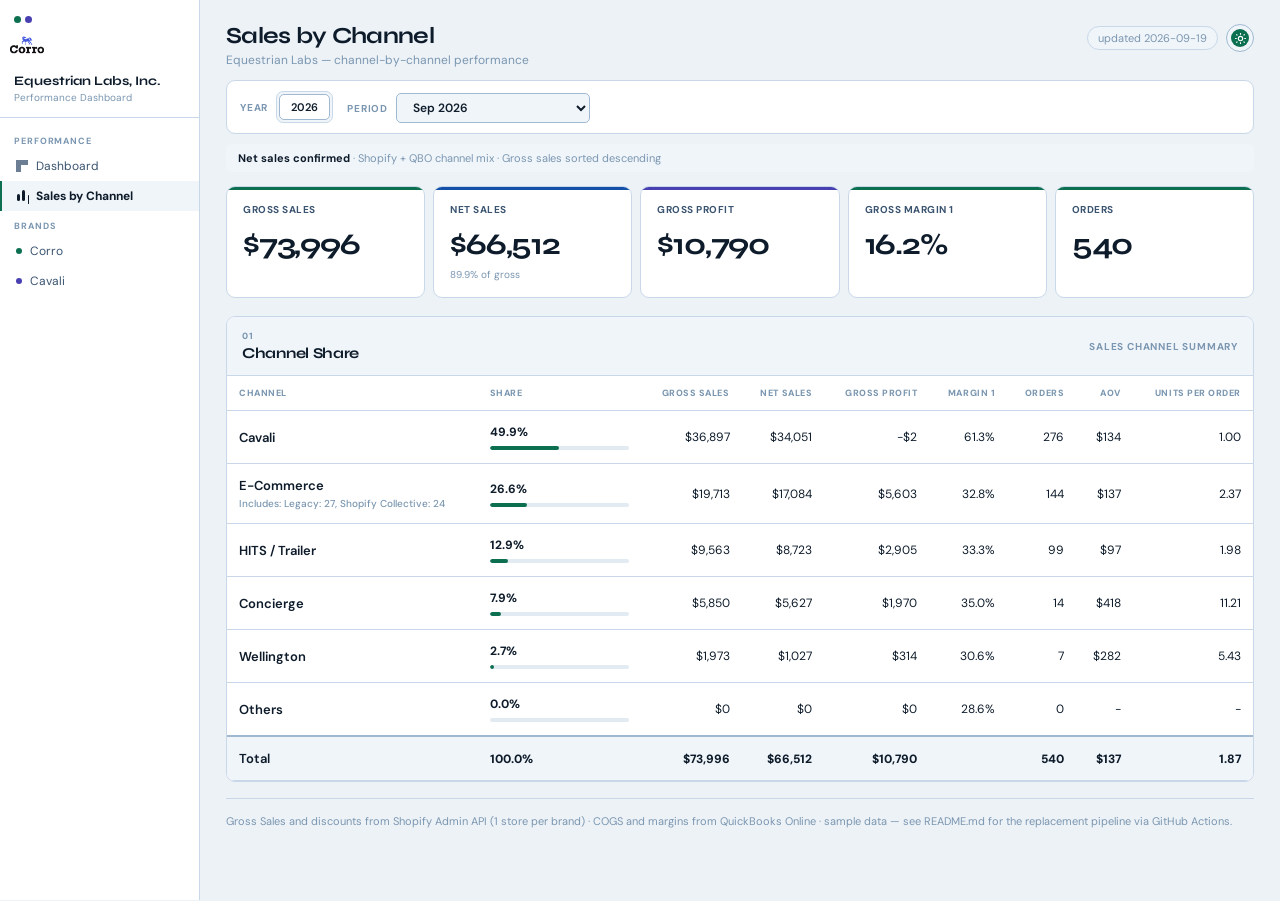
==== index.html @ 89a009aa "Add files via upload" ====
﻿<!DOCTYPE html>
<html lang="en">
<head>
<meta charset="UTF-8">
<meta name="viewport" content="width=device-width, initial-scale=1.0">
<title>Sales by Channel — Equestrian Labs</title>
<link rel="icon" type="image/png" href="corro_logo.png">
<link rel="preconnect" href="https://fonts.googleapis.com">
<link href="https://fonts.googleapis.com/css2?family=Syne:wght@500;600;700&family=DM+Sans:opsz,wght@9..40,400;9..40,500;9..40,600&display=swap" rel="stylesheet">
<link rel="stylesheet" href="styles.css?v=10">
</head>
<body data-theme="light">
<div class="app-shell">
  <aside class="sidebar">
    <div class="sb-top">
      <div class="sb-dots"><span></span><span></span></div>
      <img class="sb-logo" src="corro_logo.png" alt="Corro">
      <div class="sb-name">Equestrian Labs, Inc.</div>
      <div class="sb-sub">Performance Dashboard</div>
    </div>
    <nav class="sb-nav" aria-label="Report navigation">
      <div class="sb-sec">Performance</div>
      <a class="sb-item" href="https://equestrian-labs-dashboard.pages.dev/dashboard?brand=corro&skipMenu=1">
        <span class="grid-icon"></span> Dashboard
      </a>
      <a class="sb-item on" href="#">
        <span class="bar-icon"></span> Sales by Channel
      </a>
      <div class="sb-sec">Brands</div>
      <div class="sb-item brand-row"><span class="dot corro"></span> Corro</div>
      <div class="sb-item brand-row"><span class="dot cavali"></span> Cavali</div>
    </nav>
  </aside>

  <main class="wrap">

  <header class="masthead">
    <div class="brand-lockup">
      <div>
        <h1>Sales by Channel</h1>
        <p class="sub" id="brandSubtitle">Equestrian Labs — channel-by-channel performance</p>
      </div>
    </div>
    <div class="masthead-right">
      <div class="updated" id="updatedLabel">updated —</div>
      <button class="toggle" id="themeToggle" aria-label="Switch between light and dark mode" aria-pressed="false">
        <span class="knob" id="themeKnob"></span>
      </button>
    </div>
  </header>

  <div class="controls panel-control">
    <div class="filter-bar">
      <div class="control-group">
        <span class="control-label">Year</span>
        <div id="yearButtons" class="btn-group"></div>
      </div>
      <div class="control-group">
        <span class="control-label">Period</span>
        <select id="monthSelect" class="month-select"></select>
      </div>
    </div>
  </div>

  <div class="info-strip"><span>Net sales confirmed</span> · Shopify + QBO channel mix · Gross sales sorted descending</div>

  <section class="kpis" id="kpiRow"></section>

  <section class="data-panel">
    <div class="table-head-row">
      <div>
        <div class="sec-kicker">01</div>
        <h2>Channel Share</h2>
      </div>
      <div class="panel-meta">Sales Channel Summary</div>
    </div>
    <div class="table-wrap">
      <table>
        <thead>
          <tr>
            <th>Channel</th>
            <th class="share-cell">Share</th>
            <th>Gross Sales</th>
            <th>Net Sales</th>
            <th>Gross Profit</th>
            <th>Margin 1</th>
            <th>Orders</th>
            <th>AOV</th>
            <th>Units per Order</th>
          </tr>
        </thead>
        <tbody id="tableBody"></tbody>
        <tfoot id="tableFoot"></tfoot>
      </table>
    </div>
  </section>

  <footer class="source-note">
    Gross Sales and discounts from Shopify Admin API (1 store per brand) · COGS and margins from QuickBooks Online ·
    sample data — see README.md for the replacement pipeline via GitHub Actions.
  </footer>

</main>
</div>

<script src="app.js?v=5"></script>
</body>
</html>
---- styles.css ----
:root,
[data-theme="light"] {
  --bg:#EDF2F7; --sf:#FFFFFF; --sf2:#F0F5FA; --sf3:#E2EAF2;
  --bd:#C8D8E8; --bd2:#A0B8D0;
  --tx:#0D1B2A; --tx2:#3A5470; --tx3:#7A96B0;
  --gr:#0C7050; --gr-bg:#D2F0E4; --gr-bd:rgba(12,112,80,.2);
  --rd:#B83020; --rd-bg:#FAE0DC; --gd:#8B6914;
  --pu:#4840B0; --bl:#1450A8; --navy:#1C3F6E;
  color-scheme: light;
}
[data-theme="dark"] {
  --bg:#0D1B2A; --sf:#0F2236; --sf2:#162E48; --sf3:#1C3A58;
  --bd:#1E3A5F; --bd2:#2A5080;
  --tx:#F0F6FF; --tx2:#A8C0D8; --tx3:#5A7A98;
  --gr:#2EE896; --gr-bg:#0A3020; --gr-bd:rgba(46,232,150,.22);
  --rd:#F06868; --rd-bg:#3C1010; --gd:#D8B054;
  --pu:#A090FF; --bl:#72AEFF; --navy:#1C3F6E;
  color-scheme: dark;
}
*{box-sizing:border-box} html,body{margin:0;padding:0;min-height:100%}
body{background:var(--bg);color:var(--tx);font-family:"DM Sans",system-ui,sans-serif;transition:background .2s,color .2s}
.app-shell{display:flex;min-height:100vh;width:100%}
.sidebar{width:200px;background:var(--sf);border-right:1px solid var(--bd);position:sticky;top:0;height:100vh;flex:0 0 auto;overflow:hidden}
.sb-top{padding:16px 14px 13px;border-bottom:1px solid var(--bd)}
.sb-dots{display:flex;gap:4px;margin-bottom:8px}.sb-dots span{width:7px;height:7px;border-radius:50%;display:block}.sb-dots span:first-child{background:var(--gr)}.sb-dots span:last-child{background:var(--pu)}
.sb-logo{width:50px;height:34px;object-fit:contain;object-position:left center;display:block;margin:2px 0 8px -4px}
.sb-name{font-family:"Syne",system-ui,sans-serif;font-size:13px;font-weight:700;color:var(--tx)}.sb-sub{font-size:10px;color:var(--tx3);margin-top:2px}.sb-nav{padding:8px 0}.sb-sec{padding:9px 14px 4px;font-size:9px;font-weight:700;color:var(--tx3);letter-spacing:.1em;text-transform:uppercase}
.sb-item{display:flex;align-items:center;gap:8px;padding:7px 14px;font-size:12px;color:var(--tx2);text-decoration:none;border-left:2px solid transparent}.sb-item:hover,.sb-item.on{background:var(--sf2);color:var(--tx)}.sb-item.on{border-left-color:var(--gr);font-weight:700}.brand-row{cursor:default}.dot{width:6px;height:6px;border-radius:50%;display:inline-block}.dot.corro{background:var(--gr)}.dot.cavali{background:var(--pu)}
.grid-icon,.bar-icon{width:12px;height:12px;display:inline-block;position:relative}.grid-icon{background:linear-gradient(90deg,currentColor 45%,transparent 45%),linear-gradient(currentColor 45%,transparent 45%);opacity:.75}.bar-icon:before,.bar-icon:after{content:"";position:absolute;bottom:1px;width:3px;background:currentColor;border-radius:2px}.bar-icon:before{left:1px;height:7px}.bar-icon:after{left:6px;height:11px;box-shadow:5px 4px 0 -1px currentColor}
.wrap{flex:1;min-width:0;padding:24px 26px 70px;max-width:none;margin:0}.masthead{display:flex;align-items:flex-start;justify-content:space-between;gap:16px;margin-bottom:12px}.masthead h1{font-family:"Syne",system-ui,sans-serif;font-size:23px;line-height:1.05;margin:0 0 4px;font-weight:700;letter-spacing:-.03em}.masthead .sub{font-size:12px;color:var(--tx3);margin:0}.masthead-right{display:flex;align-items:center;gap:8px}.updated{font-size:11px;color:var(--tx3);background:var(--sf2);border:1px solid var(--bd);border-radius:20px;padding:4px 10px;white-space:nowrap}
.toggle{position:relative;width:28px;height:28px;border-radius:50%;border:1px solid var(--bd2);background:var(--sf2);cursor:pointer;padding:0}.toggle .knob{position:absolute;inset:4px;border-radius:50%;background:var(--gr);display:grid;place-items:center;transition:background .2s}.toggle .knob svg{width:13px;height:13px;stroke:#fff;fill:none;stroke-width:2}[data-theme="dark"] .toggle .knob{transform:none;background:var(--navy)}
.panel-control{background:var(--sf);border:1px solid var(--bd);border-radius:9px;padding:10px 13px;margin:0 0 10px}.filter-bar{display:flex;align-items:end;gap:14px;flex-wrap:wrap}.control-group{display:flex;align-items:center;gap:8px}.control-label{font-size:10px;color:var(--tx3);font-weight:700;text-transform:uppercase;letter-spacing:.08em}.btn-group{display:flex;gap:3px;background:var(--sf2);border:1px solid var(--bd);border-radius:7px;padding:2px}.year-btn{border:1px solid transparent;background:transparent;color:var(--tx2);font-family:"DM Sans",system-ui,sans-serif;font-size:11px;font-weight:600;border-radius:5px;padding:5px 11px;cursor:pointer}.year-btn.active{background:var(--sf);border-color:var(--bd2);color:var(--tx)}.month-select{background:var(--sf2);border:1px solid var(--bd2);border-radius:5px;color:var(--tx);font:600 12px "DM Sans",system-ui,sans-serif;padding:5px 12px;min-width:180px}.info-strip{font-size:11px;color:var(--tx3);background:var(--sf2);border-radius:6px;padding:7px 12px;margin-bottom:14px}.info-strip span{color:var(--tx);font-weight:700}
.kpis{display:grid;grid-template-columns:repeat(auto-fit,minmax(160px,1fr));gap:8px;margin-bottom:18px}.kpi{background:var(--sf);border:1px solid var(--bd);border-radius:9px;padding:16px 16px 15px;position:relative;overflow:hidden;min-height:112px}.kpi:before{content:"";position:absolute;top:0;left:0;right:0;height:3px;background:var(--gr)}.kpi:nth-child(2):before{background:var(--bl)}.kpi:nth-child(3):before{background:var(--pu)}.kpi-label{font-size:10px;color:var(--tx2);font-weight:700;letter-spacing:.05em;text-transform:uppercase;margin-bottom:13px}.kpi-value{font-family:"Syne",system-ui,sans-serif;font-size:30px;font-weight:700;letter-spacing:-.04em;line-height:1}.kpi-sub{font-size:10px;color:var(--tx3);margin-top:9px}
.data-panel{background:var(--sf);border:1px solid var(--bd);border-radius:9px;overflow:hidden}.table-head-row{display:flex;align-items:center;justify-content:space-between;gap:12px;padding:13px 15px;border-bottom:1px solid var(--bd);background:var(--sf2)}.sec-kicker{font-size:9px;font-weight:800;color:var(--tx3);letter-spacing:.12em;text-transform:uppercase}.table-head-row h2{font-family:"Syne",system-ui,sans-serif;font-size:15px;margin:2px 0 0;letter-spacing:-.02em}.panel-meta{font-size:10px;color:var(--tx3);font-weight:700;text-transform:uppercase;letter-spacing:.08em}.table-wrap{overflow:auto}table{width:100%;border-collapse:collapse;min-width:900px;font-size:12px}th{font-size:9px;color:var(--tx3);font-weight:800;text-transform:uppercase;letter-spacing:.06em;padding:11px 12px;text-align:right;border-bottom:1px solid var(--bd);white-space:nowrap}th:first-child,th:nth-child(2){text-align:left}td{padding:13px 12px;border-bottom:1px solid var(--bd);text-align:right;white-space:nowrap;color:var(--tx)}td:first-child{text-align:left;font-size:13px;font-weight:600}tbody tr:hover td{background:var(--sf2)}tfoot td{font-weight:800;border-top:2px solid var(--bd2);background:var(--sf2)}.share-cell{text-align:left!important;min-width:150px}.share-pct{font-weight:700}.share-bar-track{height:4px;background:var(--sf3);border-radius:2px;margin-top:6px;overflow:hidden}.share-bar-fill{height:100%;background:var(--gr);border-radius:2px}.channel-note{display:block;font-size:10px;font-weight:500;color:var(--tx3);margin-top:3px;white-space:normal}.source-note{margin-top:16px;padding-top:14px;border-top:1px solid var(--bd);font-size:11px;color:var(--tx3);line-height:1.6}
@media(max-width:900px){.app-shell{display:block}.sidebar{position:relative;width:auto;height:auto;border-right:0;border-bottom:1px solid var(--bd)}.sb-nav{display:flex;overflow:auto}.sb-sec{display:none}.sb-item{white-space:nowrap}.wrap{padding:18px 14px 54px}.masthead{align-items:center}.kpis{grid-template-columns:repeat(2,1fr)}}
@media(max-width:560px){.kpis{grid-template-columns:1fr}.control-group{align-items:flex-start;flex-direction:column}.month-select{min-width:0;width:100%}.filter-bar{width:100%}.panel-control{padding:10px}.masthead{display:block}.masthead-right{margin-top:10px}}
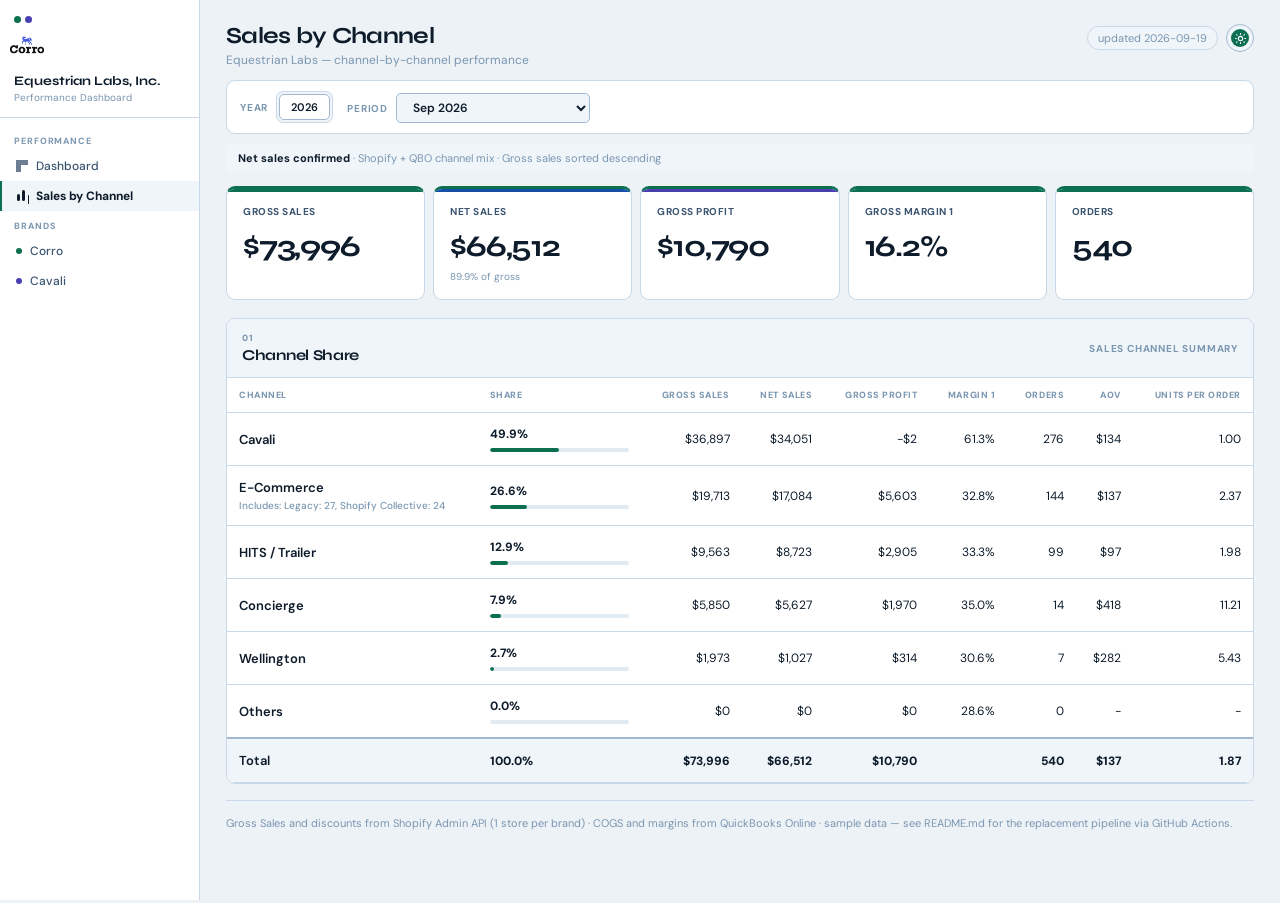
==== commit 8303bab9: "Add files via upload" ====
--- a/index.html
+++ b/index.html
@@ -7,14 +7,31 @@
 <link rel="icon" type="image/png" href="corro_logo.png">
 <link rel="preconnect" href="https://fonts.googleapis.com">
 <link href="https://fonts.googleapis.com/css2?family=Syne:wght@500;600;700&family=DM+Sans:opsz,wght@9..40,400;9..40,500;9..40,600&display=swap" rel="stylesheet">
-<link rel="stylesheet" href="styles.css?v=10">
+<link rel="stylesheet" href="styles.css?v=12">
+<style>
+  /* Critical shell styles kept inline so cached CSS can never blow up the logo/layout. */
+  .app-shell{display:flex;min-height:100vh;width:100%}
+  .sidebar{width:200px;background:#fff;border-right:1px solid #c8d8e8;position:sticky;top:0;height:100vh;flex:0 0 auto;overflow:hidden}
+  .sb-top{padding:16px 14px 13px;border-bottom:1px solid #c8d8e8}
+  .sb-logo{width:50px!important;height:34px!important;max-width:50px!important;max-height:34px!important;object-fit:contain;object-position:left center;display:block;margin:2px 0 8px -4px}
+  .sb-dots{display:flex;gap:4px;margin-bottom:8px}.sb-dots span{width:7px;height:7px;border-radius:50%;display:block}.sb-dots span:first-child{background:#0c7050}.sb-dots span:last-child{background:#4840b0}
+  .sb-name{font:700 13px Syne,system-ui,sans-serif;color:#0d1b2a}.sb-sub{font:400 10px "DM Sans",system-ui,sans-serif;color:#7a96b0;margin-top:2px}
+  .sb-nav{padding:8px 0}.sb-sec{padding:9px 14px 4px;font:700 9px "DM Sans",system-ui,sans-serif;color:#7a96b0;letter-spacing:.1em;text-transform:uppercase}
+  .sb-item{display:flex;align-items:center;gap:8px;padding:7px 14px;font:500 12px "DM Sans",system-ui,sans-serif;color:#3a5470;text-decoration:none;border-left:2px solid transparent}.sb-item.on{background:#f0f5fa;color:#0d1b2a;border-left-color:#0c7050;font-weight:700}
+  .wrap{flex:1;min-width:0;padding:24px 26px 70px;max-width:none;margin:0}
+  .masthead{display:flex;align-items:flex-start;justify-content:space-between;gap:16px;margin-bottom:12px}.masthead h1{font:700 23px/1.05 Syne,system-ui,sans-serif;letter-spacing:-.03em;margin:0 0 4px}.masthead .sub{font:400 12px "DM Sans",system-ui,sans-serif;color:#7a96b0;margin:0}
+  .panel-control,.data-panel{background:#fff;border:1px solid #c8d8e8;border-radius:9px}.panel-control{padding:10px 13px;margin:0 0 10px}.info-strip{font:400 11px "DM Sans",system-ui,sans-serif;color:#7a96b0;background:#f0f5fa;border-radius:6px;padding:7px 12px;margin-bottom:14px}
+  .kpis{display:grid;grid-template-columns:repeat(auto-fit,minmax(160px,1fr));gap:8px;margin-bottom:18px}.kpi{background:#fff;border:1px solid #c8d8e8;border-radius:9px;border-top:3px solid #0c7050;padding:16px;min-height:112px}.kpi-value{font:700 30px/1 Syne,system-ui,sans-serif;letter-spacing:-.04em}
+  .table-wrap{overflow:auto}table{width:100%;border-collapse:collapse;min-width:900px}
+  @media(max-width:900px){.app-shell{display:block}.sidebar{position:relative;width:auto;height:auto;border-right:0;border-bottom:1px solid #c8d8e8}.wrap{padding:18px 14px 54px}}
+</style>
 </head>
 <body data-theme="light">
 <div class="app-shell">
   <aside class="sidebar">
     <div class="sb-top">
       <div class="sb-dots"><span></span><span></span></div>
-      <img class="sb-logo" src="corro_logo.png" alt="Corro">
+      <img class="sb-logo" src="corro_logo.png" alt="Corro" width="50" height="34" style="width:50px;height:34px;max-width:50px;max-height:34px;object-fit:contain;object-position:left center;display:block;margin:2px 0 8px -4px">
       <div class="sb-name">Equestrian Labs, Inc.</div>
       <div class="sb-sub">Performance Dashboard</div>
     </div>
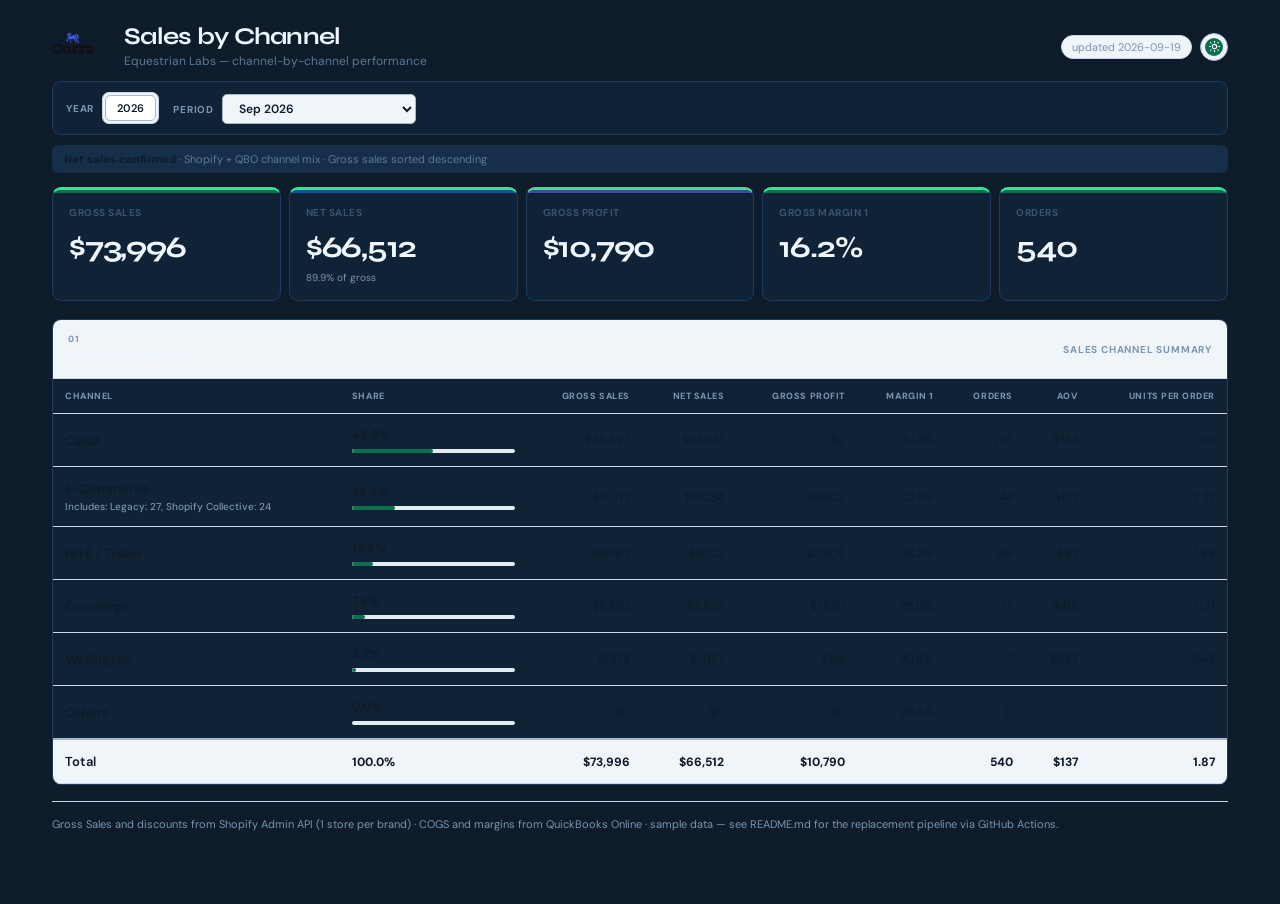
==== commit d15adb43: "Add files via upload" ====
--- a/index.html
+++ b/index.html
@@ -1,4 +1,4 @@
-﻿<!DOCTYPE html>
+<!DOCTYPE html>
 <html lang="en">
 <head>
 <meta charset="UTF-8">
@@ -9,50 +9,25 @@
 <link href="https://fonts.googleapis.com/css2?family=Syne:wght@500;600;700&family=DM+Sans:opsz,wght@9..40,400;9..40,500;9..40,600&display=swap" rel="stylesheet">
 <link rel="stylesheet" href="styles.css?v=12">
 <style>
-  /* Critical shell styles kept inline so cached CSS can never blow up the logo/layout. */
-  .app-shell{display:flex;min-height:100vh;width:100%}
-  .sidebar{width:200px;background:#fff;border-right:1px solid #c8d8e8;position:sticky;top:0;height:100vh;flex:0 0 auto;overflow:hidden}
-  .sb-top{padding:16px 14px 13px;border-bottom:1px solid #c8d8e8}
-  .sb-logo{width:50px!important;height:34px!important;max-width:50px!important;max-height:34px!important;object-fit:contain;object-position:left center;display:block;margin:2px 0 8px -4px}
-  .sb-dots{display:flex;gap:4px;margin-bottom:8px}.sb-dots span{width:7px;height:7px;border-radius:50%;display:block}.sb-dots span:first-child{background:#0c7050}.sb-dots span:last-child{background:#4840b0}
-  .sb-name{font:700 13px Syne,system-ui,sans-serif;color:#0d1b2a}.sb-sub{font:400 10px "DM Sans",system-ui,sans-serif;color:#7a96b0;margin-top:2px}
-  .sb-nav{padding:8px 0}.sb-sec{padding:9px 14px 4px;font:700 9px "DM Sans",system-ui,sans-serif;color:#7a96b0;letter-spacing:.1em;text-transform:uppercase}
-  .sb-item{display:flex;align-items:center;gap:8px;padding:7px 14px;font:500 12px "DM Sans",system-ui,sans-serif;color:#3a5470;text-decoration:none;border-left:2px solid transparent}.sb-item.on{background:#f0f5fa;color:#0d1b2a;border-left-color:#0c7050;font-weight:700}
-  .wrap{flex:1;min-width:0;padding:24px 26px 70px;max-width:none;margin:0}
-  .masthead{display:flex;align-items:flex-start;justify-content:space-between;gap:16px;margin-bottom:12px}.masthead h1{font:700 23px/1.05 Syne,system-ui,sans-serif;letter-spacing:-.03em;margin:0 0 4px}.masthead .sub{font:400 12px "DM Sans",system-ui,sans-serif;color:#7a96b0;margin:0}
-  .panel-control,.data-panel{background:#fff;border:1px solid #c8d8e8;border-radius:9px}.panel-control{padding:10px 13px;margin:0 0 10px}.info-strip{font:400 11px "DM Sans",system-ui,sans-serif;color:#7a96b0;background:#f0f5fa;border-radius:6px;padding:7px 12px;margin-bottom:14px}
-  .kpis{display:grid;grid-template-columns:repeat(auto-fit,minmax(160px,1fr));gap:8px;margin-bottom:18px}.kpi{background:#fff;border:1px solid #c8d8e8;border-radius:9px;border-top:3px solid #0c7050;padding:16px;min-height:112px}.kpi-value{font:700 30px/1 Syne,system-ui,sans-serif;letter-spacing:-.04em}
+  /* Critical report styles kept inline so cached CSS can never distort the layout. */
+  body{margin:0;background:#0d1b2a;color:#f0f6ff;font-family:"DM Sans",system-ui,sans-serif}
+  .wrap{width:min(1380px,calc(100% - 48px));margin:0 auto;padding:24px 28px 70px;min-width:0}
+  .masthead{display:flex;align-items:center;justify-content:space-between;gap:16px;margin-bottom:12px}
+  .brand-lockup{display:flex;align-items:center;gap:14px}
+  .report-logo{width:58px!important;height:42px!important;max-width:58px!important;max-height:42px!important;object-fit:contain;object-position:left center;display:block;flex:0 0 auto}
+  .masthead h1{font:700 24px/1.05 Syne,system-ui,sans-serif;letter-spacing:-.03em;margin:0 0 4px}.masthead .sub{font:400 12px "DM Sans",system-ui,sans-serif;color:#5a7a98;margin:0}
+  .panel-control,.data-panel{background:#0f2236;border:1px solid #1e3a5f;border-radius:9px}.panel-control{padding:10px 13px;margin:0 0 10px}.info-strip{font:400 11px "DM Sans",system-ui,sans-serif;color:#5a7a98;background:#162e48;border-radius:6px;padding:7px 12px;margin-bottom:14px}
+  .kpis{display:grid;grid-template-columns:repeat(auto-fit,minmax(160px,1fr));gap:8px;margin-bottom:18px}.kpi{background:#0f2236;border:1px solid #1e3a5f;border-radius:9px;border-top:3px solid #2ee896;padding:16px;min-height:112px}.kpi-value{font:700 30px/1 Syne,system-ui,sans-serif;letter-spacing:-.04em}
   .table-wrap{overflow:auto}table{width:100%;border-collapse:collapse;min-width:900px}
-  @media(max-width:900px){.app-shell{display:block}.sidebar{position:relative;width:auto;height:auto;border-right:0;border-bottom:1px solid #c8d8e8}.wrap{padding:18px 14px 54px}}
+  @media(max-width:900px){.wrap{width:auto;padding:18px 14px 54px}.masthead{align-items:flex-start}.kpis{grid-template-columns:repeat(2,1fr)}}
 </style>
 </head>
-<body data-theme="light">
-<div class="app-shell">
-  <aside class="sidebar">
-    <div class="sb-top">
-      <div class="sb-dots"><span></span><span></span></div>
-      <img class="sb-logo" src="corro_logo.png" alt="Corro" width="50" height="34" style="width:50px;height:34px;max-width:50px;max-height:34px;object-fit:contain;object-position:left center;display:block;margin:2px 0 8px -4px">
-      <div class="sb-name">Equestrian Labs, Inc.</div>
-      <div class="sb-sub">Performance Dashboard</div>
-    </div>
-    <nav class="sb-nav" aria-label="Report navigation">
-      <div class="sb-sec">Performance</div>
-      <a class="sb-item" href="https://equestrian-labs-dashboard.pages.dev/dashboard?brand=corro&skipMenu=1">
-        <span class="grid-icon"></span> Dashboard
-      </a>
-      <a class="sb-item on" href="#">
-        <span class="bar-icon"></span> Sales by Channel
-      </a>
-      <div class="sb-sec">Brands</div>
-      <div class="sb-item brand-row"><span class="dot corro"></span> Corro</div>
-      <div class="sb-item brand-row"><span class="dot cavali"></span> Cavali</div>
-    </nav>
-  </aside>
-
-  <main class="wrap">
+<body data-theme="dark">
+<main class="wrap report-wrap">
 
   <header class="masthead">
     <div class="brand-lockup">
+      <img class="report-logo" src="corro_logo.png" alt="Corro" width="58" height="42" style="width:58px;height:42px;max-width:58px;max-height:42px;object-fit:contain;object-position:left center;display:block">
       <div>
         <h1>Sales by Channel</h1>
         <p class="sub" id="brandSubtitle">Equestrian Labs — channel-by-channel performance</p>
@@ -118,8 +93,8 @@
   </footer>
 
 </main>
-</div>
 
 <script src="app.js?v=5"></script>
 </body>
 </html>
+
--- a/styles.css
+++ b/styles.css
@@ -19,18 +19,18 @@
 }
 *{box-sizing:border-box} html,body{margin:0;padding:0;min-height:100%}
 body{background:var(--bg);color:var(--tx);font-family:"DM Sans",system-ui,sans-serif;transition:background .2s,color .2s}
-.app-shell{display:flex;min-height:100vh;width:100%}
-.sidebar{width:200px;background:var(--sf);border-right:1px solid var(--bd);position:sticky;top:0;height:100vh;flex:0 0 auto;overflow:hidden}
+.app-shell{display:block;min-height:100vh;width:100%}
+.sidebar{display:none}
 .sb-top{padding:16px 14px 13px;border-bottom:1px solid var(--bd)}
 .sb-dots{display:flex;gap:4px;margin-bottom:8px}.sb-dots span{width:7px;height:7px;border-radius:50%;display:block}.sb-dots span:first-child{background:var(--gr)}.sb-dots span:last-child{background:var(--pu)}
 .sb-logo{width:50px;height:34px;object-fit:contain;object-position:left center;display:block;margin:2px 0 8px -4px}
 .sb-name{font-family:"Syne",system-ui,sans-serif;font-size:13px;font-weight:700;color:var(--tx)}.sb-sub{font-size:10px;color:var(--tx3);margin-top:2px}.sb-nav{padding:8px 0}.sb-sec{padding:9px 14px 4px;font-size:9px;font-weight:700;color:var(--tx3);letter-spacing:.1em;text-transform:uppercase}
 .sb-item{display:flex;align-items:center;gap:8px;padding:7px 14px;font-size:12px;color:var(--tx2);text-decoration:none;border-left:2px solid transparent}.sb-item:hover,.sb-item.on{background:var(--sf2);color:var(--tx)}.sb-item.on{border-left-color:var(--gr);font-weight:700}.brand-row{cursor:default}.dot{width:6px;height:6px;border-radius:50%;display:inline-block}.dot.corro{background:var(--gr)}.dot.cavali{background:var(--pu)}
 .grid-icon,.bar-icon{width:12px;height:12px;display:inline-block;position:relative}.grid-icon{background:linear-gradient(90deg,currentColor 45%,transparent 45%),linear-gradient(currentColor 45%,transparent 45%);opacity:.75}.bar-icon:before,.bar-icon:after{content:"";position:absolute;bottom:1px;width:3px;background:currentColor;border-radius:2px}.bar-icon:before{left:1px;height:7px}.bar-icon:after{left:6px;height:11px;box-shadow:5px 4px 0 -1px currentColor}
-.wrap{flex:1;min-width:0;padding:24px 26px 70px;max-width:none;margin:0}.masthead{display:flex;align-items:flex-start;justify-content:space-between;gap:16px;margin-bottom:12px}.masthead h1{font-family:"Syne",system-ui,sans-serif;font-size:23px;line-height:1.05;margin:0 0 4px;font-weight:700;letter-spacing:-.03em}.masthead .sub{font-size:12px;color:var(--tx3);margin:0}.masthead-right{display:flex;align-items:center;gap:8px}.updated{font-size:11px;color:var(--tx3);background:var(--sf2);border:1px solid var(--bd);border-radius:20px;padding:4px 10px;white-space:nowrap}
+.wrap{min-width:0;padding:24px 28px 70px;max-width:1380px;margin:0 auto}.report-wrap{width:min(1380px,calc(100% - 48px))}.masthead{display:flex;align-items:center;justify-content:space-between;gap:16px;margin-bottom:12px}.brand-lockup{display:flex;align-items:center;gap:14px}.report-logo{flex:0 0 auto}.masthead h1{font-family:"Syne",system-ui,sans-serif;font-size:24px;line-height:1.05;margin:0 0 4px;font-weight:700;letter-spacing:-.03em}.masthead .sub{font-size:12px;color:var(--tx3);margin:0}.masthead-right{display:flex;align-items:center;gap:8px}.updated{font-size:11px;color:var(--tx3);background:var(--sf2);border:1px solid var(--bd);border-radius:20px;padding:4px 10px;white-space:nowrap}
 .toggle{position:relative;width:28px;height:28px;border-radius:50%;border:1px solid var(--bd2);background:var(--sf2);cursor:pointer;padding:0}.toggle .knob{position:absolute;inset:4px;border-radius:50%;background:var(--gr);display:grid;place-items:center;transition:background .2s}.toggle .knob svg{width:13px;height:13px;stroke:#fff;fill:none;stroke-width:2}[data-theme="dark"] .toggle .knob{transform:none;background:var(--navy)}
 .panel-control{background:var(--sf);border:1px solid var(--bd);border-radius:9px;padding:10px 13px;margin:0 0 10px}.filter-bar{display:flex;align-items:end;gap:14px;flex-wrap:wrap}.control-group{display:flex;align-items:center;gap:8px}.control-label{font-size:10px;color:var(--tx3);font-weight:700;text-transform:uppercase;letter-spacing:.08em}.btn-group{display:flex;gap:3px;background:var(--sf2);border:1px solid var(--bd);border-radius:7px;padding:2px}.year-btn{border:1px solid transparent;background:transparent;color:var(--tx2);font-family:"DM Sans",system-ui,sans-serif;font-size:11px;font-weight:600;border-radius:5px;padding:5px 11px;cursor:pointer}.year-btn.active{background:var(--sf);border-color:var(--bd2);color:var(--tx)}.month-select{background:var(--sf2);border:1px solid var(--bd2);border-radius:5px;color:var(--tx);font:600 12px "DM Sans",system-ui,sans-serif;padding:5px 12px;min-width:180px}.info-strip{font-size:11px;color:var(--tx3);background:var(--sf2);border-radius:6px;padding:7px 12px;margin-bottom:14px}.info-strip span{color:var(--tx);font-weight:700}
 .kpis{display:grid;grid-template-columns:repeat(auto-fit,minmax(160px,1fr));gap:8px;margin-bottom:18px}.kpi{background:var(--sf);border:1px solid var(--bd);border-radius:9px;padding:16px 16px 15px;position:relative;overflow:hidden;min-height:112px}.kpi:before{content:"";position:absolute;top:0;left:0;right:0;height:3px;background:var(--gr)}.kpi:nth-child(2):before{background:var(--bl)}.kpi:nth-child(3):before{background:var(--pu)}.kpi-label{font-size:10px;color:var(--tx2);font-weight:700;letter-spacing:.05em;text-transform:uppercase;margin-bottom:13px}.kpi-value{font-family:"Syne",system-ui,sans-serif;font-size:30px;font-weight:700;letter-spacing:-.04em;line-height:1}.kpi-sub{font-size:10px;color:var(--tx3);margin-top:9px}
 .data-panel{background:var(--sf);border:1px solid var(--bd);border-radius:9px;overflow:hidden}.table-head-row{display:flex;align-items:center;justify-content:space-between;gap:12px;padding:13px 15px;border-bottom:1px solid var(--bd);background:var(--sf2)}.sec-kicker{font-size:9px;font-weight:800;color:var(--tx3);letter-spacing:.12em;text-transform:uppercase}.table-head-row h2{font-family:"Syne",system-ui,sans-serif;font-size:15px;margin:2px 0 0;letter-spacing:-.02em}.panel-meta{font-size:10px;color:var(--tx3);font-weight:700;text-transform:uppercase;letter-spacing:.08em}.table-wrap{overflow:auto}table{width:100%;border-collapse:collapse;min-width:900px;font-size:12px}th{font-size:9px;color:var(--tx3);font-weight:800;text-transform:uppercase;letter-spacing:.06em;padding:11px 12px;text-align:right;border-bottom:1px solid var(--bd);white-space:nowrap}th:first-child,th:nth-child(2){text-align:left}td{padding:13px 12px;border-bottom:1px solid var(--bd);text-align:right;white-space:nowrap;color:var(--tx)}td:first-child{text-align:left;font-size:13px;font-weight:600}tbody tr:hover td{background:var(--sf2)}tfoot td{font-weight:800;border-top:2px solid var(--bd2);background:var(--sf2)}.share-cell{text-align:left!important;min-width:150px}.share-pct{font-weight:700}.share-bar-track{height:4px;background:var(--sf3);border-radius:2px;margin-top:6px;overflow:hidden}.share-bar-fill{height:100%;background:var(--gr);border-radius:2px}.channel-note{display:block;font-size:10px;font-weight:500;color:var(--tx3);margin-top:3px;white-space:normal}.source-note{margin-top:16px;padding-top:14px;border-top:1px solid var(--bd);font-size:11px;color:var(--tx3);line-height:1.6}
-@media(max-width:900px){.app-shell{display:block}.sidebar{position:relative;width:auto;height:auto;border-right:0;border-bottom:1px solid var(--bd)}.sb-nav{display:flex;overflow:auto}.sb-sec{display:none}.sb-item{white-space:nowrap}.wrap{padding:18px 14px 54px}.masthead{align-items:center}.kpis{grid-template-columns:repeat(2,1fr)}}
+@media(max-width:900px){.wrap,.report-wrap{width:auto;padding:18px 14px 54px}.masthead{align-items:center}.kpis{grid-template-columns:repeat(2,1fr)}}
 @media(max-width:560px){.kpis{grid-template-columns:1fr}.control-group{align-items:flex-start;flex-direction:column}.month-select{min-width:0;width:100%}.filter-bar{width:100%}.panel-control{padding:10px}.masthead{display:block}.masthead-right{margin-top:10px}}
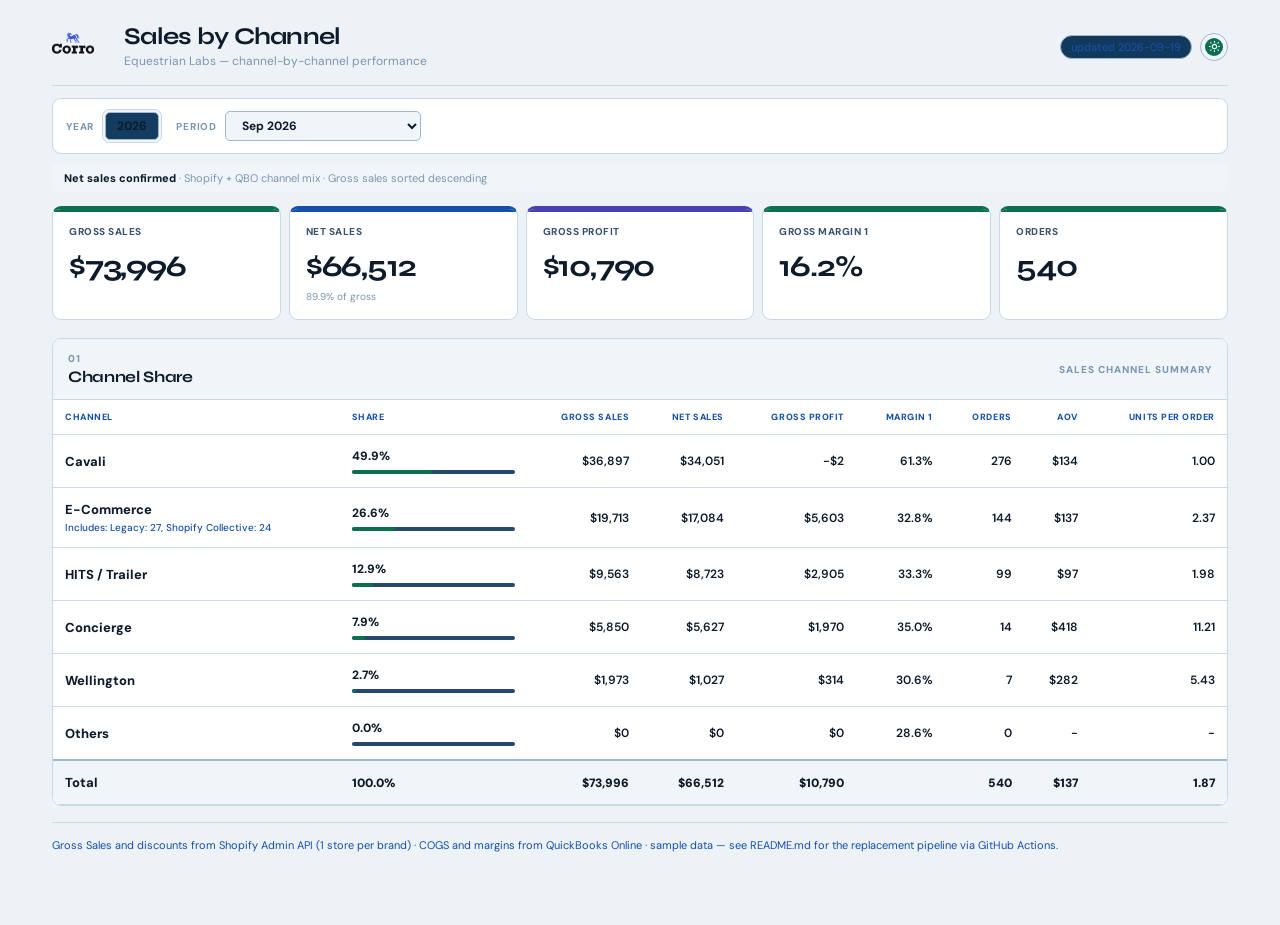
==== commit 219a2fe9: "Add files via upload" ====
--- a/index.html
+++ b/index.html
@@ -7,18 +7,20 @@
 <link rel="icon" type="image/png" href="corro_logo.png">
 <link rel="preconnect" href="https://fonts.googleapis.com">
 <link href="https://fonts.googleapis.com/css2?family=Syne:wght@500;600;700&family=DM+Sans:opsz,wght@9..40,400;9..40,500;9..40,600&display=swap" rel="stylesheet">
-<link rel="stylesheet" href="styles.css?v=12">
+<link rel="stylesheet" href="styles.css?v=13">
 <style>
   /* Critical report styles kept inline so cached CSS can never distort the layout. */
-  body{margin:0;background:#0d1b2a;color:#f0f6ff;font-family:"DM Sans",system-ui,sans-serif}
+  :root{--bg:#0d1b2a;--sf:#0f2236;--sf2:#162e48;--sf3:#1c3a58;--bd:#1e3a5f;--bd2:#2a5080;--tx:#f0f6ff;--tx2:#a8c0d8;--tx3:#5a7a98;--gr:#2ee896;--pu:#a090ff;--bl:#72aeff}
+  body{margin:0;background:var(--bg)!important;color:var(--tx)!important;font-family:"DM Sans",system-ui,sans-serif}
   .wrap{width:min(1380px,calc(100% - 48px));margin:0 auto;padding:24px 28px 70px;min-width:0}
-  .masthead{display:flex;align-items:center;justify-content:space-between;gap:16px;margin-bottom:12px}
-  .brand-lockup{display:flex;align-items:center;gap:14px}
-  .report-logo{width:58px!important;height:42px!important;max-width:58px!important;max-height:42px!important;object-fit:contain;object-position:left center;display:block;flex:0 0 auto}
-  .masthead h1{font:700 24px/1.05 Syne,system-ui,sans-serif;letter-spacing:-.03em;margin:0 0 4px}.masthead .sub{font:400 12px "DM Sans",system-ui,sans-serif;color:#5a7a98;margin:0}
-  .panel-control,.data-panel{background:#0f2236;border:1px solid #1e3a5f;border-radius:9px}.panel-control{padding:10px 13px;margin:0 0 10px}.info-strip{font:400 11px "DM Sans",system-ui,sans-serif;color:#5a7a98;background:#162e48;border-radius:6px;padding:7px 12px;margin-bottom:14px}
-  .kpis{display:grid;grid-template-columns:repeat(auto-fit,minmax(160px,1fr));gap:8px;margin-bottom:18px}.kpi{background:#0f2236;border:1px solid #1e3a5f;border-radius:9px;border-top:3px solid #2ee896;padding:16px;min-height:112px}.kpi-value{font:700 30px/1 Syne,system-ui,sans-serif;letter-spacing:-.04em}
-  .table-wrap{overflow:auto}table{width:100%;border-collapse:collapse;min-width:900px}
+  .masthead{display:flex;align-items:center;justify-content:space-between;gap:16px;margin-bottom:12px;border-bottom:1px solid var(--bd);padding-bottom:16px}
+  .brand-lockup{display:flex;align-items:center;gap:14px}.report-logo{width:58px!important;height:42px!important;max-width:58px!important;max-height:42px!important;object-fit:contain;object-position:left center;display:block;flex:0 0 auto}
+  .masthead h1{font:700 24px/1.05 Syne,system-ui,sans-serif;letter-spacing:-.03em;margin:0 0 4px;color:var(--tx)!important}.masthead .sub{font:400 12px "DM Sans",system-ui,sans-serif;color:var(--tx3)!important;margin:0}
+  .updated{font:500 11px "DM Sans",system-ui,sans-serif;color:var(--bl)!important;background:#12385c!important;border:1px solid var(--bd2)!important;border-radius:20px;padding:4px 10px}.toggle{width:28px;height:28px;border-radius:50%;border:1px solid var(--bd2)!important;background:var(--sf2)!important;padding:0}.toggle .knob{position:absolute;inset:4px;border-radius:50%;background:var(--gr)!important;display:grid;place-items:center}
+  .panel-control,.data-panel{background:var(--sf)!important;border:1px solid var(--bd)!important;border-radius:9px!important}.panel-control{padding:10px 13px;margin:0 0 10px}.filter-bar{display:flex;align-items:center;gap:14px;flex-wrap:wrap}.control-group{display:flex;align-items:center;gap:8px}.control-label{font:700 10px "DM Sans",system-ui,sans-serif;color:var(--tx3)!important;text-transform:uppercase;letter-spacing:.08em}.btn-group{display:flex;gap:3px;background:var(--sf2);border:1px solid var(--bd);border-radius:7px;padding:2px}.year-btn,.month-select{background:var(--sf2)!important;border:1px solid var(--bd2)!important;color:var(--tx)!important;border-radius:5px;font:700 12px "DM Sans",system-ui,sans-serif}.year-btn{padding:5px 11px}.month-select{padding:5px 12px;min-width:180px}.year-btn.active{background:#143b60!important}
+  .info-strip{font:400 11px "DM Sans",system-ui,sans-serif;color:var(--tx3)!important;background:var(--sf2)!important;border-radius:6px;padding:7px 12px;margin-bottom:14px}.info-strip span{color:var(--tx)!important;font-weight:800}
+  .kpis{display:grid;grid-template-columns:repeat(auto-fit,minmax(160px,1fr));gap:8px;margin-bottom:18px}.kpi{background:var(--sf)!important;border:1px solid var(--bd)!important;border-radius:9px!important;border-top:3px solid var(--gr)!important;padding:16px;min-height:112px}.kpi:nth-child(2){border-top-color:var(--bl)!important}.kpi:nth-child(3){border-top-color:var(--pu)!important}.kpi-label{font:800 10px "DM Sans",system-ui,sans-serif;color:var(--tx2)!important;letter-spacing:.05em;text-transform:uppercase;margin-bottom:13px}.kpi-value{font:700 30px/1 Syne,system-ui,sans-serif;letter-spacing:-.04em;color:var(--tx)!important}.kpi-sub{font:400 10px "DM Sans",system-ui,sans-serif;color:var(--tx3)!important;margin-top:9px}
+  .table-head-row{display:flex;align-items:center;justify-content:space-between;gap:12px;padding:13px 15px;background:var(--sf2)!important;border-bottom:1px solid var(--bd)!important}.sec-kicker,.panel-meta{font:800 10px "DM Sans",system-ui,sans-serif;color:var(--tx3)!important;letter-spacing:.1em;text-transform:uppercase}.table-head-row h2{font:700 16px Syne,system-ui,sans-serif;margin:2px 0 0;color:var(--tx)!important}.table-wrap{overflow:auto}table{width:100%;border-collapse:collapse;min-width:900px;background:var(--sf)!important}th{font:800 9px "DM Sans",system-ui,sans-serif;color:var(--bl)!important;text-transform:uppercase;letter-spacing:.06em;padding:11px 12px;text-align:right;border-bottom:1px solid var(--bd)!important;white-space:nowrap}th:first-child,th:nth-child(2){text-align:left}td{font:600 12px "DM Sans",system-ui,sans-serif;color:var(--tx)!important;padding:13px 12px;border-bottom:1px solid var(--bd)!important;text-align:right;white-space:nowrap}td:first-child{text-align:left;font-weight:800}.channel-note{display:block;color:var(--bl)!important;font-size:10px;font-weight:500;margin-top:3px}.share-cell{text-align:left!important;min-width:150px}.share-pct{color:var(--tx)!important;font-weight:800}.share-bar-track{height:4px;background:#25496c!important;border-radius:2px;margin-top:6px;overflow:hidden}.share-bar-fill{height:100%;background:var(--gr)!important;border-radius:2px}tfoot td{background:var(--sf2)!important;color:var(--tx)!important;font-weight:900;border-top:2px solid var(--bd2)!important}.source-note{color:var(--bl)!important;border-top:1px solid var(--bd)!important;font:400 11px/1.6 "DM Sans",system-ui,sans-serif;margin-top:16px;padding-top:14px}
   @media(max-width:900px){.wrap{width:auto;padding:18px 14px 54px}.masthead{align-items:flex-start}.kpis{grid-template-columns:repeat(2,1fr)}}
 </style>
 </head>
@@ -35,9 +37,7 @@
     </div>
     <div class="masthead-right">
       <div class="updated" id="updatedLabel">updated —</div>
-      <button class="toggle" id="themeToggle" aria-label="Switch between light and dark mode" aria-pressed="false">
-        <span class="knob" id="themeKnob"></span>
-      </button>
+      <button class="toggle" id="themeToggle" aria-label="Switch between light and dark mode" aria-pressed="true"><span class="knob" id="themeKnob"></span></button>
     </div>
   </header>
 
@@ -98,3 +98,4 @@
 </body>
 </html>
 
+
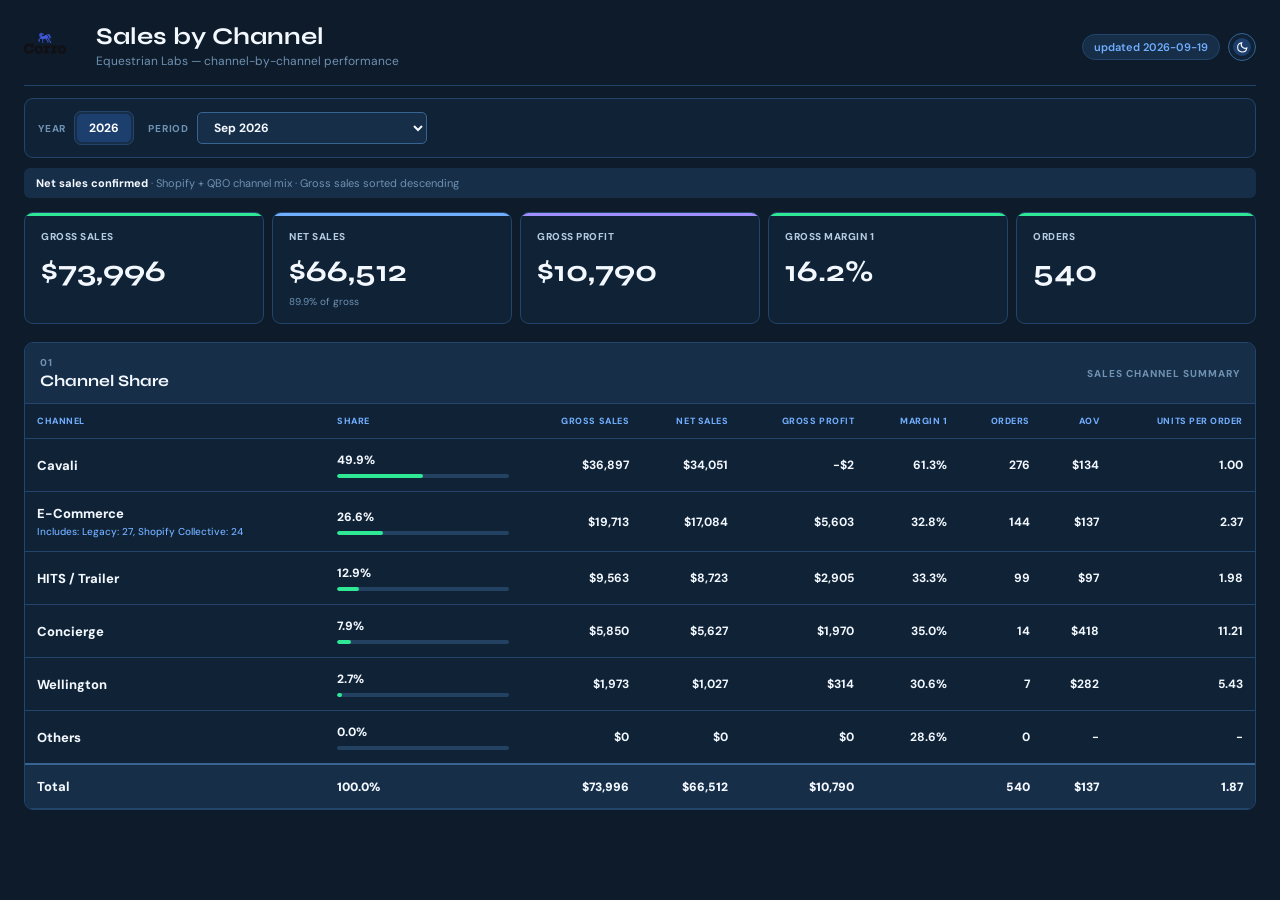
==== commit 45f88344: "Add files via upload" ====
--- a/index.html
+++ b/index.html
@@ -7,22 +7,7 @@
 <link rel="icon" type="image/png" href="corro_logo.png">
 <link rel="preconnect" href="https://fonts.googleapis.com">
 <link href="https://fonts.googleapis.com/css2?family=Syne:wght@500;600;700&family=DM+Sans:opsz,wght@9..40,400;9..40,500;9..40,600&display=swap" rel="stylesheet">
-<link rel="stylesheet" href="styles.css?v=13">
-<style>
-  /* Critical report styles kept inline so cached CSS can never distort the layout. */
-  :root{--bg:#0d1b2a;--sf:#0f2236;--sf2:#162e48;--sf3:#1c3a58;--bd:#1e3a5f;--bd2:#2a5080;--tx:#f0f6ff;--tx2:#a8c0d8;--tx3:#5a7a98;--gr:#2ee896;--pu:#a090ff;--bl:#72aeff}
-  body{margin:0;background:var(--bg)!important;color:var(--tx)!important;font-family:"DM Sans",system-ui,sans-serif}
-  .wrap{width:min(1380px,calc(100% - 48px));margin:0 auto;padding:24px 28px 70px;min-width:0}
-  .masthead{display:flex;align-items:center;justify-content:space-between;gap:16px;margin-bottom:12px;border-bottom:1px solid var(--bd);padding-bottom:16px}
-  .brand-lockup{display:flex;align-items:center;gap:14px}.report-logo{width:58px!important;height:42px!important;max-width:58px!important;max-height:42px!important;object-fit:contain;object-position:left center;display:block;flex:0 0 auto}
-  .masthead h1{font:700 24px/1.05 Syne,system-ui,sans-serif;letter-spacing:-.03em;margin:0 0 4px;color:var(--tx)!important}.masthead .sub{font:400 12px "DM Sans",system-ui,sans-serif;color:var(--tx3)!important;margin:0}
-  .updated{font:500 11px "DM Sans",system-ui,sans-serif;color:var(--bl)!important;background:#12385c!important;border:1px solid var(--bd2)!important;border-radius:20px;padding:4px 10px}.toggle{width:28px;height:28px;border-radius:50%;border:1px solid var(--bd2)!important;background:var(--sf2)!important;padding:0}.toggle .knob{position:absolute;inset:4px;border-radius:50%;background:var(--gr)!important;display:grid;place-items:center}
-  .panel-control,.data-panel{background:var(--sf)!important;border:1px solid var(--bd)!important;border-radius:9px!important}.panel-control{padding:10px 13px;margin:0 0 10px}.filter-bar{display:flex;align-items:center;gap:14px;flex-wrap:wrap}.control-group{display:flex;align-items:center;gap:8px}.control-label{font:700 10px "DM Sans",system-ui,sans-serif;color:var(--tx3)!important;text-transform:uppercase;letter-spacing:.08em}.btn-group{display:flex;gap:3px;background:var(--sf2);border:1px solid var(--bd);border-radius:7px;padding:2px}.year-btn,.month-select{background:var(--sf2)!important;border:1px solid var(--bd2)!important;color:var(--tx)!important;border-radius:5px;font:700 12px "DM Sans",system-ui,sans-serif}.year-btn{padding:5px 11px}.month-select{padding:5px 12px;min-width:180px}.year-btn.active{background:#143b60!important}
-  .info-strip{font:400 11px "DM Sans",system-ui,sans-serif;color:var(--tx3)!important;background:var(--sf2)!important;border-radius:6px;padding:7px 12px;margin-bottom:14px}.info-strip span{color:var(--tx)!important;font-weight:800}
-  .kpis{display:grid;grid-template-columns:repeat(auto-fit,minmax(160px,1fr));gap:8px;margin-bottom:18px}.kpi{background:var(--sf)!important;border:1px solid var(--bd)!important;border-radius:9px!important;border-top:3px solid var(--gr)!important;padding:16px;min-height:112px}.kpi:nth-child(2){border-top-color:var(--bl)!important}.kpi:nth-child(3){border-top-color:var(--pu)!important}.kpi-label{font:800 10px "DM Sans",system-ui,sans-serif;color:var(--tx2)!important;letter-spacing:.05em;text-transform:uppercase;margin-bottom:13px}.kpi-value{font:700 30px/1 Syne,system-ui,sans-serif;letter-spacing:-.04em;color:var(--tx)!important}.kpi-sub{font:400 10px "DM Sans",system-ui,sans-serif;color:var(--tx3)!important;margin-top:9px}
-  .table-head-row{display:flex;align-items:center;justify-content:space-between;gap:12px;padding:13px 15px;background:var(--sf2)!important;border-bottom:1px solid var(--bd)!important}.sec-kicker,.panel-meta{font:800 10px "DM Sans",system-ui,sans-serif;color:var(--tx3)!important;letter-spacing:.1em;text-transform:uppercase}.table-head-row h2{font:700 16px Syne,system-ui,sans-serif;margin:2px 0 0;color:var(--tx)!important}.table-wrap{overflow:auto}table{width:100%;border-collapse:collapse;min-width:900px;background:var(--sf)!important}th{font:800 9px "DM Sans",system-ui,sans-serif;color:var(--bl)!important;text-transform:uppercase;letter-spacing:.06em;padding:11px 12px;text-align:right;border-bottom:1px solid var(--bd)!important;white-space:nowrap}th:first-child,th:nth-child(2){text-align:left}td{font:600 12px "DM Sans",system-ui,sans-serif;color:var(--tx)!important;padding:13px 12px;border-bottom:1px solid var(--bd)!important;text-align:right;white-space:nowrap}td:first-child{text-align:left;font-weight:800}.channel-note{display:block;color:var(--bl)!important;font-size:10px;font-weight:500;margin-top:3px}.share-cell{text-align:left!important;min-width:150px}.share-pct{color:var(--tx)!important;font-weight:800}.share-bar-track{height:4px;background:#25496c!important;border-radius:2px;margin-top:6px;overflow:hidden}.share-bar-fill{height:100%;background:var(--gr)!important;border-radius:2px}tfoot td{background:var(--sf2)!important;color:var(--tx)!important;font-weight:900;border-top:2px solid var(--bd2)!important}.source-note{color:var(--bl)!important;border-top:1px solid var(--bd)!important;font:400 11px/1.6 "DM Sans",system-ui,sans-serif;margin-top:16px;padding-top:14px}
-  @media(max-width:900px){.wrap{width:auto;padding:18px 14px 54px}.masthead{align-items:flex-start}.kpis{grid-template-columns:repeat(2,1fr)}}
-</style>
+<link rel="stylesheet" href="styles.css?v=14">
 </head>
 <body data-theme="dark">
 <main class="wrap report-wrap">
@@ -87,14 +72,9 @@
     </div>
   </section>
 
-  <footer class="source-note">
-    Gross Sales and discounts from Shopify Admin API (1 store per brand) · COGS and margins from QuickBooks Online ·
-    sample data — see README.md for the replacement pipeline via GitHub Actions.
-  </footer>
-
 </main>
 
-<script src="app.js?v=5"></script>
+<script src="app.js?v=6"></script>
 </body>
 </html>
 
--- a/styles.css
+++ b/styles.css
@@ -1,36 +1,290 @@
 :root,
 [data-theme="light"] {
-  --bg:#EDF2F7; --sf:#FFFFFF; --sf2:#F0F5FA; --sf3:#E2EAF2;
-  --bd:#C8D8E8; --bd2:#A0B8D0;
-  --tx:#0D1B2A; --tx2:#3A5470; --tx3:#7A96B0;
-  --gr:#0C7050; --gr-bg:#D2F0E4; --gr-bd:rgba(12,112,80,.2);
-  --rd:#B83020; --rd-bg:#FAE0DC; --gd:#8B6914;
-  --pu:#4840B0; --bl:#1450A8; --navy:#1C3F6E;
+  --bg: #edf3f8;
+  --sf: #ffffff;
+  --sf2: #f6f9fc;
+  --sf3: #e6eef6;
+  --bd: #c7d8e8;
+  --bd2: #8fb0d0;
+  --tx: #07182b;
+  --tx2: #284762;
+  --tx3: #6c88a4;
+  --gr: #0d7a58;
+  --pu: #4c46b6;
+  --bl: #145aa8;
+  --navy: #12385f;
+  --shadow: 0 18px 42px rgba(21, 47, 74, .08);
   color-scheme: light;
 }
+
 [data-theme="dark"] {
-  --bg:#0D1B2A; --sf:#0F2236; --sf2:#162E48; --sf3:#1C3A58;
-  --bd:#1E3A5F; --bd2:#2A5080;
-  --tx:#F0F6FF; --tx2:#A8C0D8; --tx3:#5A7A98;
-  --gr:#2EE896; --gr-bg:#0A3020; --gr-bd:rgba(46,232,150,.22);
-  --rd:#F06868; --rd-bg:#3C1010; --gd:#D8B054;
-  --pu:#A090FF; --bl:#72AEFF; --navy:#1C3F6E;
+  --bg: #0d1b2a;
+  --sf: #0f2236;
+  --sf2: #162e48;
+  --sf3: #234261;
+  --bd: #24456b;
+  --bd2: #376493;
+  --tx: #f3f8ff;
+  --tx2: #b5cbe0;
+  --tx3: #6f91b2;
+  --gr: #2ee896;
+  --pu: #a090ff;
+  --bl: #72aeff;
+  --navy: #1c3f6e;
+  --shadow: none;
   color-scheme: dark;
 }
-*{box-sizing:border-box} html,body{margin:0;padding:0;min-height:100%}
-body{background:var(--bg);color:var(--tx);font-family:"DM Sans",system-ui,sans-serif;transition:background .2s,color .2s}
-.app-shell{display:block;min-height:100vh;width:100%}
-.sidebar{display:none}
-.sb-top{padding:16px 14px 13px;border-bottom:1px solid var(--bd)}
-.sb-dots{display:flex;gap:4px;margin-bottom:8px}.sb-dots span{width:7px;height:7px;border-radius:50%;display:block}.sb-dots span:first-child{background:var(--gr)}.sb-dots span:last-child{background:var(--pu)}
-.sb-logo{width:50px;height:34px;object-fit:contain;object-position:left center;display:block;margin:2px 0 8px -4px}
-.sb-name{font-family:"Syne",system-ui,sans-serif;font-size:13px;font-weight:700;color:var(--tx)}.sb-sub{font-size:10px;color:var(--tx3);margin-top:2px}.sb-nav{padding:8px 0}.sb-sec{padding:9px 14px 4px;font-size:9px;font-weight:700;color:var(--tx3);letter-spacing:.1em;text-transform:uppercase}
-.sb-item{display:flex;align-items:center;gap:8px;padding:7px 14px;font-size:12px;color:var(--tx2);text-decoration:none;border-left:2px solid transparent}.sb-item:hover,.sb-item.on{background:var(--sf2);color:var(--tx)}.sb-item.on{border-left-color:var(--gr);font-weight:700}.brand-row{cursor:default}.dot{width:6px;height:6px;border-radius:50%;display:inline-block}.dot.corro{background:var(--gr)}.dot.cavali{background:var(--pu)}
-.grid-icon,.bar-icon{width:12px;height:12px;display:inline-block;position:relative}.grid-icon{background:linear-gradient(90deg,currentColor 45%,transparent 45%),linear-gradient(currentColor 45%,transparent 45%);opacity:.75}.bar-icon:before,.bar-icon:after{content:"";position:absolute;bottom:1px;width:3px;background:currentColor;border-radius:2px}.bar-icon:before{left:1px;height:7px}.bar-icon:after{left:6px;height:11px;box-shadow:5px 4px 0 -1px currentColor}
-.wrap{min-width:0;padding:24px 28px 70px;max-width:1380px;margin:0 auto}.report-wrap{width:min(1380px,calc(100% - 48px))}.masthead{display:flex;align-items:center;justify-content:space-between;gap:16px;margin-bottom:12px}.brand-lockup{display:flex;align-items:center;gap:14px}.report-logo{flex:0 0 auto}.masthead h1{font-family:"Syne",system-ui,sans-serif;font-size:24px;line-height:1.05;margin:0 0 4px;font-weight:700;letter-spacing:-.03em}.masthead .sub{font-size:12px;color:var(--tx3);margin:0}.masthead-right{display:flex;align-items:center;gap:8px}.updated{font-size:11px;color:var(--tx3);background:var(--sf2);border:1px solid var(--bd);border-radius:20px;padding:4px 10px;white-space:nowrap}
-.toggle{position:relative;width:28px;height:28px;border-radius:50%;border:1px solid var(--bd2);background:var(--sf2);cursor:pointer;padding:0}.toggle .knob{position:absolute;inset:4px;border-radius:50%;background:var(--gr);display:grid;place-items:center;transition:background .2s}.toggle .knob svg{width:13px;height:13px;stroke:#fff;fill:none;stroke-width:2}[data-theme="dark"] .toggle .knob{transform:none;background:var(--navy)}
-.panel-control{background:var(--sf);border:1px solid var(--bd);border-radius:9px;padding:10px 13px;margin:0 0 10px}.filter-bar{display:flex;align-items:end;gap:14px;flex-wrap:wrap}.control-group{display:flex;align-items:center;gap:8px}.control-label{font-size:10px;color:var(--tx3);font-weight:700;text-transform:uppercase;letter-spacing:.08em}.btn-group{display:flex;gap:3px;background:var(--sf2);border:1px solid var(--bd);border-radius:7px;padding:2px}.year-btn{border:1px solid transparent;background:transparent;color:var(--tx2);font-family:"DM Sans",system-ui,sans-serif;font-size:11px;font-weight:600;border-radius:5px;padding:5px 11px;cursor:pointer}.year-btn.active{background:var(--sf);border-color:var(--bd2);color:var(--tx)}.month-select{background:var(--sf2);border:1px solid var(--bd2);border-radius:5px;color:var(--tx);font:600 12px "DM Sans",system-ui,sans-serif;padding:5px 12px;min-width:180px}.info-strip{font-size:11px;color:var(--tx3);background:var(--sf2);border-radius:6px;padding:7px 12px;margin-bottom:14px}.info-strip span{color:var(--tx);font-weight:700}
-.kpis{display:grid;grid-template-columns:repeat(auto-fit,minmax(160px,1fr));gap:8px;margin-bottom:18px}.kpi{background:var(--sf);border:1px solid var(--bd);border-radius:9px;padding:16px 16px 15px;position:relative;overflow:hidden;min-height:112px}.kpi:before{content:"";position:absolute;top:0;left:0;right:0;height:3px;background:var(--gr)}.kpi:nth-child(2):before{background:var(--bl)}.kpi:nth-child(3):before{background:var(--pu)}.kpi-label{font-size:10px;color:var(--tx2);font-weight:700;letter-spacing:.05em;text-transform:uppercase;margin-bottom:13px}.kpi-value{font-family:"Syne",system-ui,sans-serif;font-size:30px;font-weight:700;letter-spacing:-.04em;line-height:1}.kpi-sub{font-size:10px;color:var(--tx3);margin-top:9px}
-.data-panel{background:var(--sf);border:1px solid var(--bd);border-radius:9px;overflow:hidden}.table-head-row{display:flex;align-items:center;justify-content:space-between;gap:12px;padding:13px 15px;border-bottom:1px solid var(--bd);background:var(--sf2)}.sec-kicker{font-size:9px;font-weight:800;color:var(--tx3);letter-spacing:.12em;text-transform:uppercase}.table-head-row h2{font-family:"Syne",system-ui,sans-serif;font-size:15px;margin:2px 0 0;letter-spacing:-.02em}.panel-meta{font-size:10px;color:var(--tx3);font-weight:700;text-transform:uppercase;letter-spacing:.08em}.table-wrap{overflow:auto}table{width:100%;border-collapse:collapse;min-width:900px;font-size:12px}th{font-size:9px;color:var(--tx3);font-weight:800;text-transform:uppercase;letter-spacing:.06em;padding:11px 12px;text-align:right;border-bottom:1px solid var(--bd);white-space:nowrap}th:first-child,th:nth-child(2){text-align:left}td{padding:13px 12px;border-bottom:1px solid var(--bd);text-align:right;white-space:nowrap;color:var(--tx)}td:first-child{text-align:left;font-size:13px;font-weight:600}tbody tr:hover td{background:var(--sf2)}tfoot td{font-weight:800;border-top:2px solid var(--bd2);background:var(--sf2)}.share-cell{text-align:left!important;min-width:150px}.share-pct{font-weight:700}.share-bar-track{height:4px;background:var(--sf3);border-radius:2px;margin-top:6px;overflow:hidden}.share-bar-fill{height:100%;background:var(--gr);border-radius:2px}.channel-note{display:block;font-size:10px;font-weight:500;color:var(--tx3);margin-top:3px;white-space:normal}.source-note{margin-top:16px;padding-top:14px;border-top:1px solid var(--bd);font-size:11px;color:var(--tx3);line-height:1.6}
-@media(max-width:900px){.wrap,.report-wrap{width:auto;padding:18px 14px 54px}.masthead{align-items:center}.kpis{grid-template-columns:repeat(2,1fr)}}
-@media(max-width:560px){.kpis{grid-template-columns:1fr}.control-group{align-items:flex-start;flex-direction:column}.month-select{min-width:0;width:100%}.filter-bar{width:100%}.panel-control{padding:10px}.masthead{display:block}.masthead-right{margin-top:10px}}
+
+* { box-sizing: border-box; }
+html, body { margin: 0; padding: 0; min-height: 100%; }
+body {
+  background: var(--bg);
+  color: var(--tx);
+  font-family: "DM Sans", system-ui, sans-serif;
+  transition: background .2s ease, color .2s ease;
+}
+
+.wrap {
+  width: min(1380px, calc(100% - 48px));
+  margin: 0 auto;
+  padding: 24px 0 54px;
+}
+
+.masthead {
+  display: flex;
+  align-items: center;
+  justify-content: space-between;
+  gap: 16px;
+  margin-bottom: 12px;
+  padding-bottom: 16px;
+  border-bottom: 1px solid var(--bd);
+}
+
+.brand-lockup { display: flex; align-items: center; gap: 14px; min-width: 0; }
+.report-logo {
+  width: 58px;
+  height: 42px;
+  object-fit: contain;
+  object-position: left center;
+  flex: 0 0 auto;
+}
+.masthead h1 {
+  margin: 0 0 4px;
+  color: var(--tx);
+  font: 700 24px/1.05 "Syne", system-ui, sans-serif;
+}
+.masthead .sub { margin: 0; color: var(--tx3); font-size: 12px; }
+.masthead-right { display: flex; align-items: center; gap: 8px; }
+.updated {
+  white-space: nowrap;
+  color: var(--bl);
+  background: var(--sf2);
+  border: 1px solid var(--bd);
+  border-radius: 20px;
+  padding: 5px 11px;
+  font-size: 11px;
+  font-weight: 600;
+}
+
+.toggle {
+  position: relative;
+  width: 28px;
+  height: 28px;
+  border: 1px solid var(--bd2);
+  border-radius: 50%;
+  background: var(--sf);
+  cursor: pointer;
+  padding: 0;
+}
+.toggle .knob {
+  position: absolute;
+  inset: 4px;
+  display: grid;
+  place-items: center;
+  border-radius: 50%;
+  background: var(--gr);
+}
+.toggle .knob svg { width: 13px; height: 13px; stroke: #fff; fill: none; stroke-width: 2; }
+[data-theme="dark"] .toggle .knob { background: var(--navy); }
+
+.panel-control {
+  margin: 0 0 10px;
+  padding: 12px 13px;
+  background: var(--sf);
+  border: 1px solid var(--bd);
+  border-radius: 9px;
+  box-shadow: var(--shadow);
+}
+.filter-bar { display: flex; align-items: center; gap: 14px; flex-wrap: wrap; }
+.control-group { display: flex; align-items: center; gap: 8px; }
+.control-label {
+  color: var(--tx3);
+  font-size: 10px;
+  font-weight: 800;
+  letter-spacing: .08em;
+  text-transform: uppercase;
+}
+.btn-group {
+  display: flex;
+  gap: 3px;
+  padding: 2px;
+  background: var(--sf2);
+  border: 1px solid var(--bd);
+  border-radius: 7px;
+}
+.year-btn,
+.month-select {
+  color: var(--tx);
+  background: var(--sf2);
+  border: 1px solid var(--bd2);
+  border-radius: 5px;
+  font: 700 12px "DM Sans", system-ui, sans-serif;
+}
+.year-btn { padding: 5px 11px; cursor: pointer; }
+.year-btn.active {
+  color: #fff;
+  background: var(--navy);
+  border-color: var(--navy);
+}
+.month-select { min-width: 230px; padding: 6px 12px; }
+
+.info-strip {
+  margin-bottom: 14px;
+  padding: 8px 12px;
+  color: var(--tx3);
+  background: var(--sf2);
+  border-radius: 6px;
+  font-size: 11px;
+}
+.info-strip span { color: var(--tx); font-weight: 800; }
+
+.kpis {
+  display: grid;
+  grid-template-columns: repeat(auto-fit, minmax(180px, 1fr));
+  gap: 8px;
+  margin-bottom: 18px;
+}
+.kpi {
+  position: relative;
+  min-height: 112px;
+  padding: 17px 16px 15px;
+  overflow: hidden;
+  background: var(--sf);
+  border: 1px solid var(--bd);
+  border-radius: 9px;
+  box-shadow: var(--shadow);
+}
+.kpi::before { content: ""; position: absolute; inset: 0 0 auto; height: 3px; background: var(--gr); }
+.kpi:nth-child(2)::before { background: var(--bl); }
+.kpi:nth-child(3)::before { background: var(--pu); }
+.kpi-label {
+  margin-bottom: 13px;
+  color: var(--tx2);
+  font-size: 10px;
+  font-weight: 800;
+  letter-spacing: .05em;
+  text-transform: uppercase;
+}
+.kpi-value {
+  color: var(--tx);
+  font: 700 30px/1 "Syne", system-ui, sans-serif;
+}
+.kpi-sub { margin-top: 9px; color: var(--tx3); font-size: 10px; }
+
+.data-panel {
+  overflow: hidden;
+  background: var(--sf);
+  border: 1px solid var(--bd);
+  border-radius: 9px;
+  box-shadow: var(--shadow);
+}
+.table-head-row {
+  display: flex;
+  align-items: center;
+  justify-content: space-between;
+  gap: 12px;
+  padding: 13px 15px;
+  background: var(--sf2);
+  border-bottom: 1px solid var(--bd);
+}
+.sec-kicker,
+.panel-meta {
+  color: var(--tx3);
+  font-size: 10px;
+  font-weight: 800;
+  letter-spacing: .1em;
+  text-transform: uppercase;
+}
+.table-head-row h2 {
+  margin: 2px 0 0;
+  color: var(--tx);
+  font: 700 16px "Syne", system-ui, sans-serif;
+}
+.table-wrap { overflow: auto; }
+table { width: 100%; min-width: 900px; border-collapse: collapse; font-size: 12px; }
+th {
+  padding: 11px 12px;
+  color: var(--bl);
+  border-bottom: 1px solid var(--bd);
+  font-size: 9px;
+  font-weight: 800;
+  letter-spacing: .06em;
+  text-align: right;
+  text-transform: uppercase;
+  white-space: nowrap;
+}
+th:first-child,
+th:nth-child(2) { text-align: left; }
+td {
+  padding: 13px 12px;
+  color: var(--tx);
+  border-bottom: 1px solid var(--bd);
+  text-align: right;
+  white-space: nowrap;
+  font-weight: 700;
+}
+td:first-child {
+  text-align: left;
+  font-size: 13px;
+  font-weight: 800;
+}
+tbody tr:hover td { background: var(--sf2); }
+.channel-note {
+  display: block;
+  margin-top: 3px;
+  color: var(--bl);
+  font-size: 10px;
+  font-weight: 500;
+  white-space: normal;
+}
+.share-cell { min-width: 150px; text-align: left !important; }
+.share-pct { color: var(--tx); font-weight: 800; }
+.share-bar-track {
+  height: 4px;
+  margin-top: 6px;
+  overflow: hidden;
+  background: var(--sf3);
+  border-radius: 2px;
+}
+.share-bar-fill { height: 100%; background: var(--gr); border-radius: 2px; }
+tfoot td {
+  color: var(--tx);
+  background: var(--sf2);
+  border-top: 2px solid var(--bd2);
+  font-weight: 900;
+}
+
+@media (max-width: 900px) {
+  .wrap { width: auto; padding: 18px 14px 54px; }
+  .masthead { align-items: flex-start; }
+  .kpis { grid-template-columns: repeat(2, 1fr); }
+}
+
+@media (max-width: 560px) {
+  .masthead { display: block; }
+  .masthead-right { margin-top: 10px; }
+  .kpis { grid-template-columns: 1fr; }
+  .control-group { align-items: flex-start; flex-direction: column; }
+  .filter-bar { width: 100%; }
+  .month-select { min-width: 0; width: 100%; }
+}
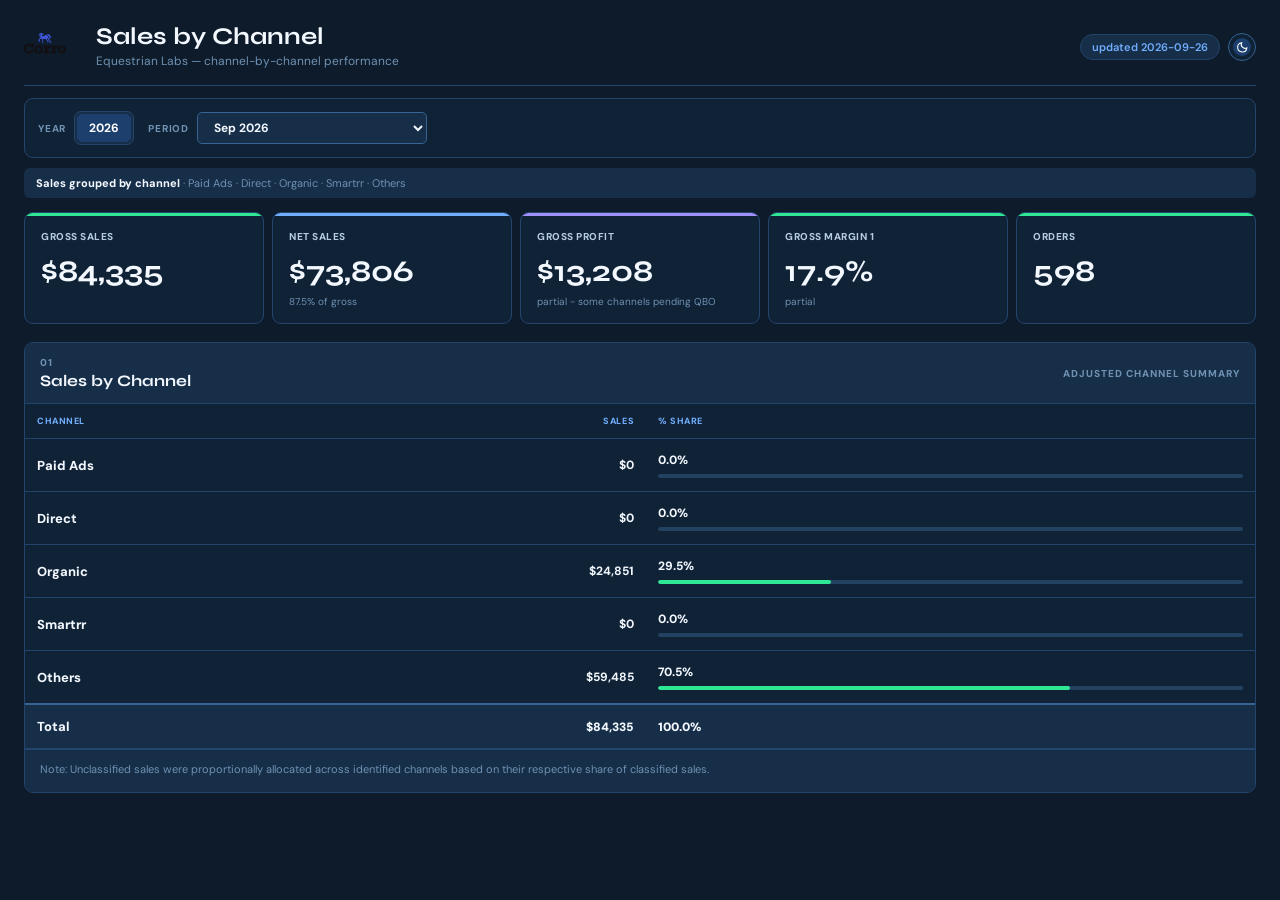
==== commit 8266d042: "Add files via upload" ====
--- a/index.html
+++ b/index.html
@@ -7,7 +7,7 @@
 <link rel="icon" type="image/png" href="corro_logo.png">
 <link rel="preconnect" href="https://fonts.googleapis.com">
 <link href="https://fonts.googleapis.com/css2?family=Syne:wght@500;600;700&family=DM+Sans:opsz,wght@9..40,400;9..40,500;9..40,600&display=swap" rel="stylesheet">
-<link rel="stylesheet" href="styles.css?v=14">
+<link rel="stylesheet" href="styles.css?v=15">
 </head>
 <body data-theme="dark">
 <main class="wrap report-wrap">
@@ -39,7 +39,7 @@
     </div>
   </div>
 
-  <div class="info-strip"><span>Net sales confirmed</span> · Shopify + QBO channel mix · Gross sales sorted descending</div>
+  <div class="info-strip"><span>Sales grouped by channel</span> · Paid Ads · Direct · Organic · Smartrr · Others</div>
 
   <section class="kpis" id="kpiRow"></section>
 
@@ -47,34 +47,29 @@
     <div class="table-head-row">
       <div>
         <div class="sec-kicker">01</div>
-        <h2>Channel Share</h2>
+        <h2>Sales by Channel</h2>
       </div>
-      <div class="panel-meta">Sales Channel Summary</div>
+      <div class="panel-meta">Adjusted Channel Summary</div>
     </div>
     <div class="table-wrap">
       <table>
         <thead>
           <tr>
             <th>Channel</th>
-            <th class="share-cell">Share</th>
-            <th>Gross Sales</th>
-            <th>Net Sales</th>
-            <th>Gross Profit</th>
-            <th>Margin 1</th>
-            <th>Orders</th>
-            <th>AOV</th>
-            <th>Units per Order</th>
+            <th>Sales</th>
+            <th class="share-cell">% Share</th>
           </tr>
         </thead>
         <tbody id="tableBody"></tbody>
         <tfoot id="tableFoot"></tfoot>
       </table>
     </div>
+    <p class="methodology-note" id="methodologyNote"></p>
   </section>
 
 </main>
 
-<script src="app.js?v=6"></script>
+<script src="app.js?v=7"></script>
 </body>
 </html>
 
--- a/styles.css
+++ b/styles.css
@@ -221,7 +221,7 @@
   font: 700 16px "Syne", system-ui, sans-serif;
 }
 .table-wrap { overflow: auto; }
-table { width: 100%; min-width: 900px; border-collapse: collapse; font-size: 12px; }
+table { width: 100%; min-width: 520px; border-collapse: collapse; font-size: 12px; }
 th {
   padding: 11px 12px;
   color: var(--bl);
@@ -234,7 +234,7 @@
   white-space: nowrap;
 }
 th:first-child,
-th:nth-child(2) { text-align: left; }
+th:nth-child(3) { text-align: left; }
 td {
   padding: 13px 12px;
   color: var(--tx);
@@ -256,6 +256,15 @@
   font-size: 10px;
   font-weight: 500;
   white-space: normal;
+}
+.methodology-note {
+  margin: 0;
+  padding: 12px 15px 14px;
+  color: var(--tx3);
+  background: var(--sf2);
+  border-top: 1px solid var(--bd);
+  font-size: 11px;
+  line-height: 1.45;
 }
 .share-cell { min-width: 150px; text-align: left !important; }
 .share-pct { color: var(--tx); font-weight: 800; }
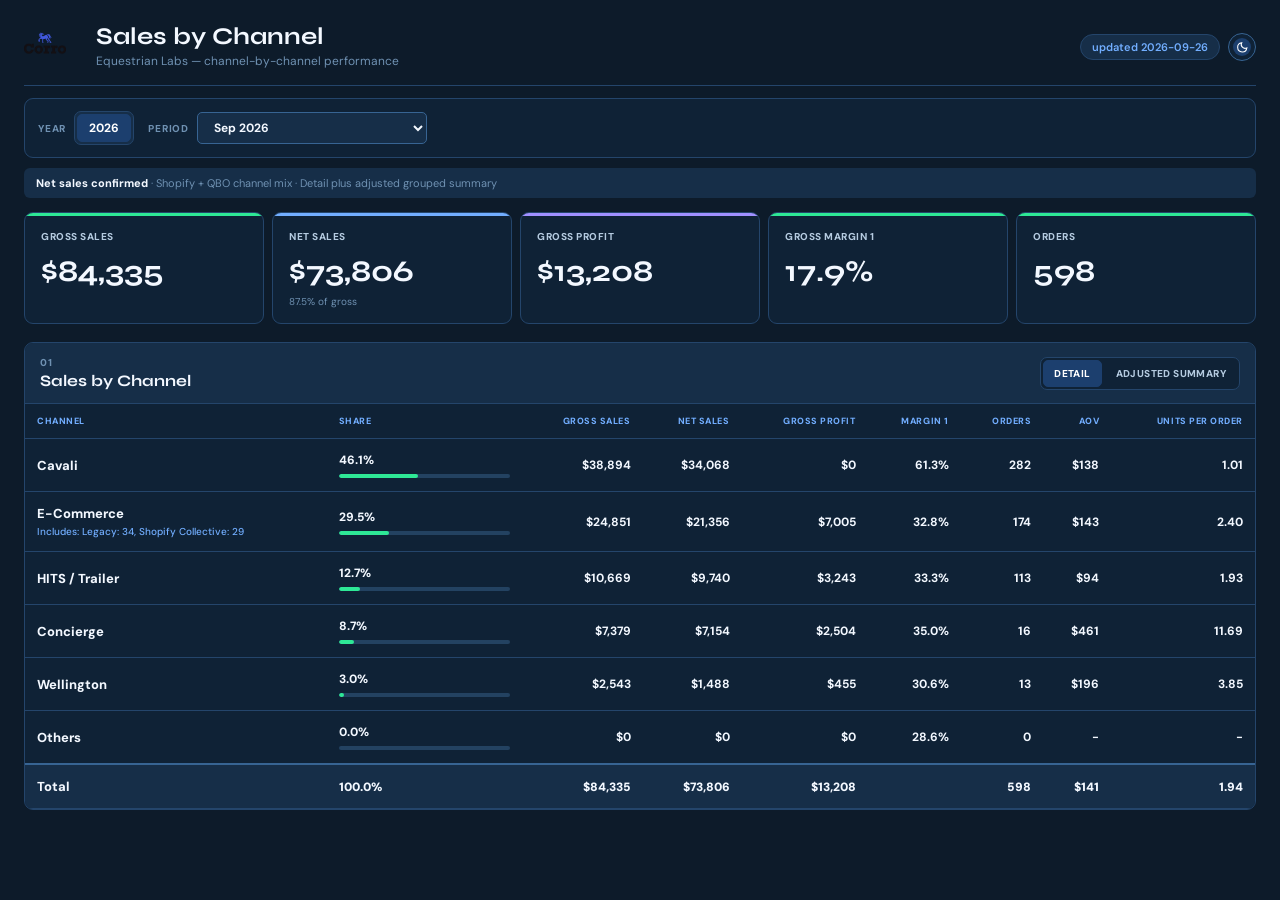
==== commit 7b90479f: "Add files via upload" ====
--- a/index.html
+++ b/index.html
@@ -7,7 +7,7 @@
 <link rel="icon" type="image/png" href="corro_logo.png">
 <link rel="preconnect" href="https://fonts.googleapis.com">
 <link href="https://fonts.googleapis.com/css2?family=Syne:wght@500;600;700&family=DM+Sans:opsz,wght@9..40,400;9..40,500;9..40,600&display=swap" rel="stylesheet">
-<link rel="stylesheet" href="styles.css?v=15">
+<link rel="stylesheet" href="styles.css?v=16">
 </head>
 <body data-theme="dark">
 <main class="wrap report-wrap">
@@ -39,7 +39,7 @@
     </div>
   </div>
 
-  <div class="info-strip"><span>Sales grouped by channel</span> · Paid Ads · Direct · Organic · Smartrr · Others</div>
+  <div class="info-strip"><span>Net sales confirmed</span> · Shopify + QBO channel mix · Detail plus adjusted grouped summary</div>
 
   <section class="kpis" id="kpiRow"></section>
 
@@ -49,10 +49,32 @@
         <div class="sec-kicker">01</div>
         <h2>Sales by Channel</h2>
       </div>
-      <div class="panel-meta">Adjusted Channel Summary</div>
+      <div class="view-tabs" role="tablist" aria-label="Sales by channel views">
+        <button class="view-tab active" id="detailTab" type="button" role="tab" aria-selected="true" aria-controls="detailView">Detail</button>
+        <button class="view-tab" id="summaryTab" type="button" role="tab" aria-selected="false" aria-controls="summaryView">Adjusted Summary</button>
+      </div>
     </div>
-    <div class="table-wrap">
+    <div class="table-wrap tab-view active" id="detailView" role="tabpanel" aria-labelledby="detailTab">
       <table>
+        <thead>
+          <tr>
+            <th>Channel</th>
+            <th class="share-cell">Share</th>
+            <th>Gross Sales</th>
+            <th>Net Sales</th>
+            <th>Gross Profit</th>
+            <th>Margin 1</th>
+            <th>Orders</th>
+            <th>AOV</th>
+            <th>Units per Order</th>
+          </tr>
+        </thead>
+        <tbody id="tableBody"></tbody>
+        <tfoot id="tableFoot"></tfoot>
+      </table>
+    </div>
+    <div class="table-wrap tab-view" id="summaryView" role="tabpanel" aria-labelledby="summaryTab" hidden>
+      <table class="summary-table">
         <thead>
           <tr>
             <th>Channel</th>
@@ -60,16 +82,16 @@
             <th class="share-cell">% Share</th>
           </tr>
         </thead>
-        <tbody id="tableBody"></tbody>
-        <tfoot id="tableFoot"></tfoot>
+        <tbody id="summaryTableBody"></tbody>
+        <tfoot id="summaryTableFoot"></tfoot>
       </table>
+      <p class="methodology-note" id="methodologyNote"></p>
     </div>
-    <p class="methodology-note" id="methodologyNote"></p>
   </section>
 
 </main>
 
-<script src="app.js?v=7"></script>
+<script src="app.js?v=8"></script>
 </body>
 </html>
 
--- a/styles.css
+++ b/styles.css
@@ -220,8 +220,34 @@
   color: var(--tx);
   font: 700 16px "Syne", system-ui, sans-serif;
 }
+.view-tabs {
+  display: flex;
+  gap: 3px;
+  padding: 2px;
+  background: var(--sf);
+  border: 1px solid var(--bd);
+  border-radius: 7px;
+}
+.view-tab {
+  color: var(--tx2);
+  background: transparent;
+  border: 1px solid transparent;
+  border-radius: 5px;
+  padding: 6px 10px;
+  cursor: pointer;
+  font: 800 10px "DM Sans", system-ui, sans-serif;
+  letter-spacing: .04em;
+  text-transform: uppercase;
+}
+.view-tab.active {
+  color: #fff;
+  background: var(--navy);
+  border-color: var(--navy);
+}
+.tab-view:not(.active) { display: none; }
 .table-wrap { overflow: auto; }
-table { width: 100%; min-width: 520px; border-collapse: collapse; font-size: 12px; }
+table { width: 100%; min-width: 900px; border-collapse: collapse; font-size: 12px; }
+.summary-table { min-width: 520px; }
 th {
   padding: 11px 12px;
   color: var(--bl);
@@ -234,7 +260,9 @@
   white-space: nowrap;
 }
 th:first-child,
-th:nth-child(3) { text-align: left; }
+th:nth-child(2) { text-align: left; }
+.summary-table th:nth-child(2) { text-align: right; }
+.summary-table th:nth-child(3) { text-align: left; }
 td {
   padding: 13px 12px;
   color: var(--tx);
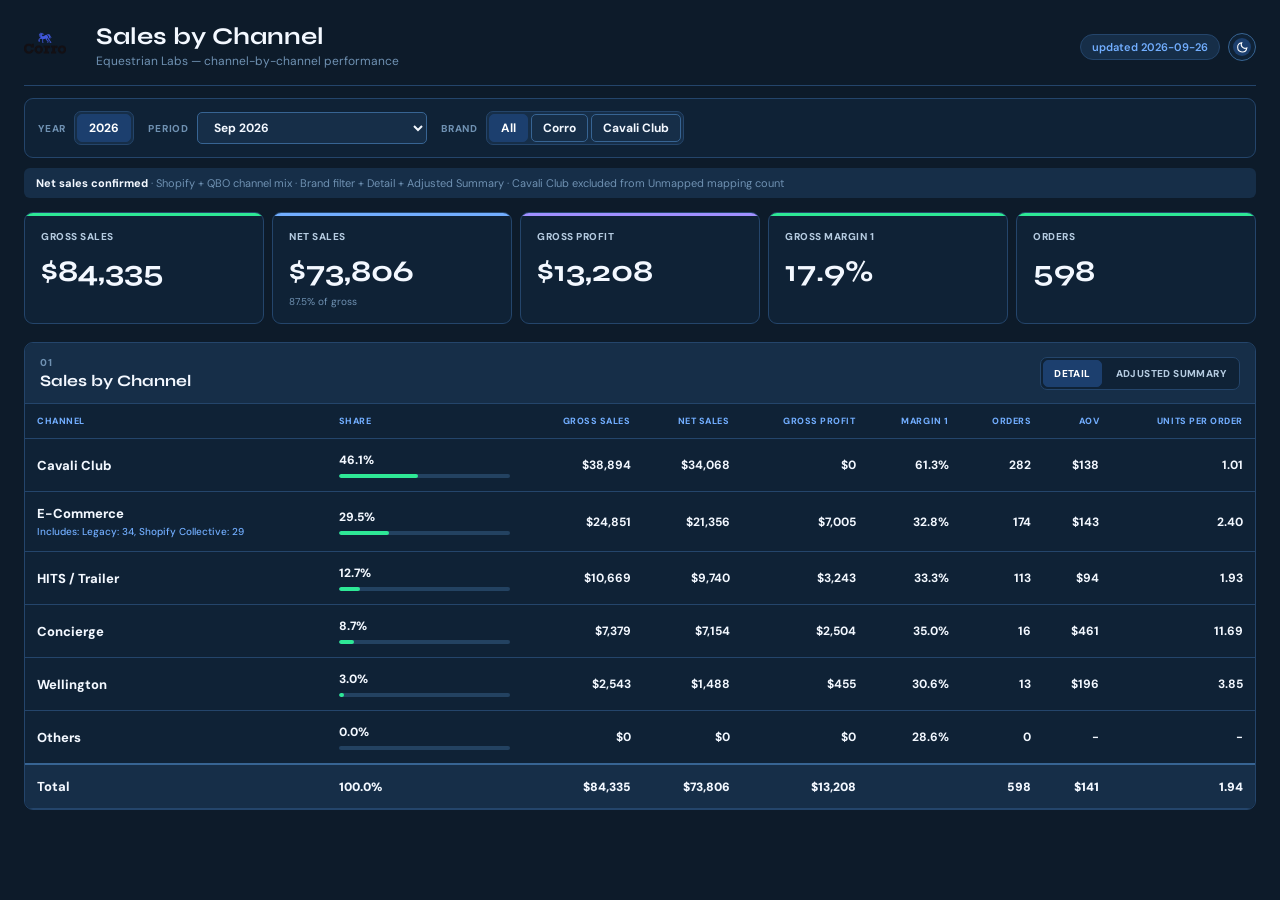
==== commit e5b4b74f: "Add files via upload" ====
--- a/index.html
+++ b/index.html
@@ -7,7 +7,7 @@
 <link rel="icon" type="image/png" href="corro_logo.png">
 <link rel="preconnect" href="https://fonts.googleapis.com">
 <link href="https://fonts.googleapis.com/css2?family=Syne:wght@500;600;700&family=DM+Sans:opsz,wght@9..40,400;9..40,500;9..40,600&display=swap" rel="stylesheet">
-<link rel="stylesheet" href="styles.css?v=16">
+<link rel="stylesheet" href="styles.css?v=17">
 </head>
 <body data-theme="dark">
 <main class="wrap report-wrap">
@@ -36,10 +36,18 @@
         <span class="control-label">Period</span>
         <select id="monthSelect" class="month-select"></select>
       </div>
+      <div class="control-group">
+        <span class="control-label">Brand</span>
+        <div class="btn-group brand-group" role="group" aria-label="Brand filter">
+          <button class="brand-btn active" type="button" data-brand="all" aria-pressed="true" onclick="selectBrand('all')">All</button>
+          <button class="brand-btn" type="button" data-brand="corro" aria-pressed="false" onclick="selectBrand('corro')">Corro</button>
+          <button class="brand-btn" type="button" data-brand="cavali" aria-pressed="false" onclick="selectBrand('cavali')">Cavali Club</button>
+        </div>
+      </div>
     </div>
   </div>
 
-  <div class="info-strip"><span>Net sales confirmed</span> · Shopify + QBO channel mix · Detail plus adjusted grouped summary</div>
+  <div class="info-strip"><span>Net sales confirmed</span> · Shopify + QBO channel mix · Brand filter + Detail + Adjusted Summary · Cavali Club excluded from Unmapped mapping count</div>
 
   <section class="kpis" id="kpiRow"></section>
 
@@ -91,8 +99,8 @@
 
 </main>
 
-<script src="app.js?v=8"></script>
+<script src="app.js?v=9"></script>
 </body>
-</html>
-
-
+</html>
+
+
--- a/styles.css
+++ b/styles.css
@@ -133,6 +133,7 @@
   border-radius: 7px;
 }
 .year-btn,
+.brand-btn,
 .month-select {
   color: var(--tx);
   background: var(--sf2);
@@ -140,8 +141,10 @@
   border-radius: 5px;
   font: 700 12px "DM Sans", system-ui, sans-serif;
 }
-.year-btn { padding: 5px 11px; cursor: pointer; }
-.year-btn.active {
+.year-btn,
+.brand-btn { padding: 5px 11px; cursor: pointer; }
+.year-btn.active,
+.brand-btn.active {
   color: #fff;
   background: var(--navy);
   border-color: var(--navy);
@@ -325,3 +328,18 @@
   .filter-bar { width: 100%; }
   .month-select { min-width: 0; width: 100%; }
 }
+
+.brand-group { flex-wrap: wrap; }
+.cavali-summary-row td:first-child::after {
+  content: "excluded from Unmapped";
+  display: inline-block;
+  margin-left: 8px;
+  padding: 2px 6px;
+  color: var(--tx3);
+  background: var(--sf3);
+  border-radius: 999px;
+  font-size: 9px;
+  font-weight: 700;
+  letter-spacing: .02em;
+  vertical-align: middle;
+}
